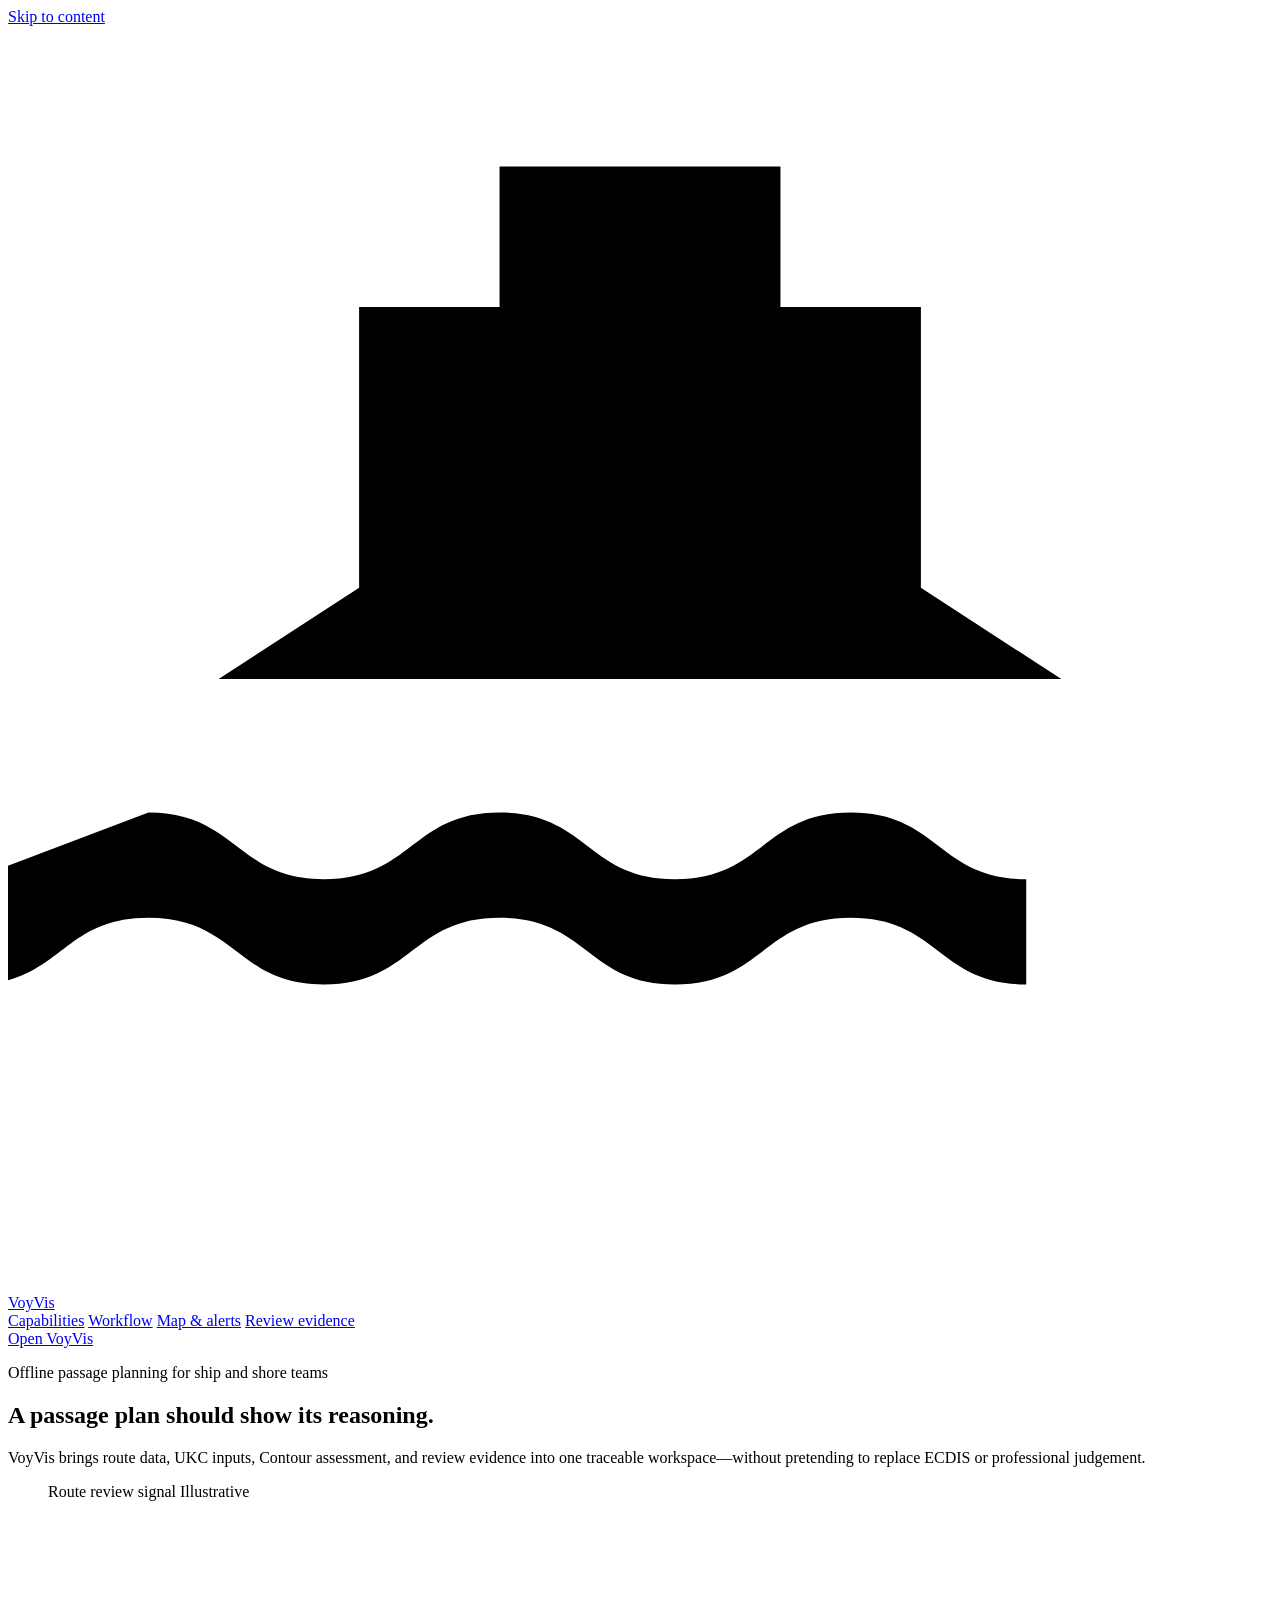
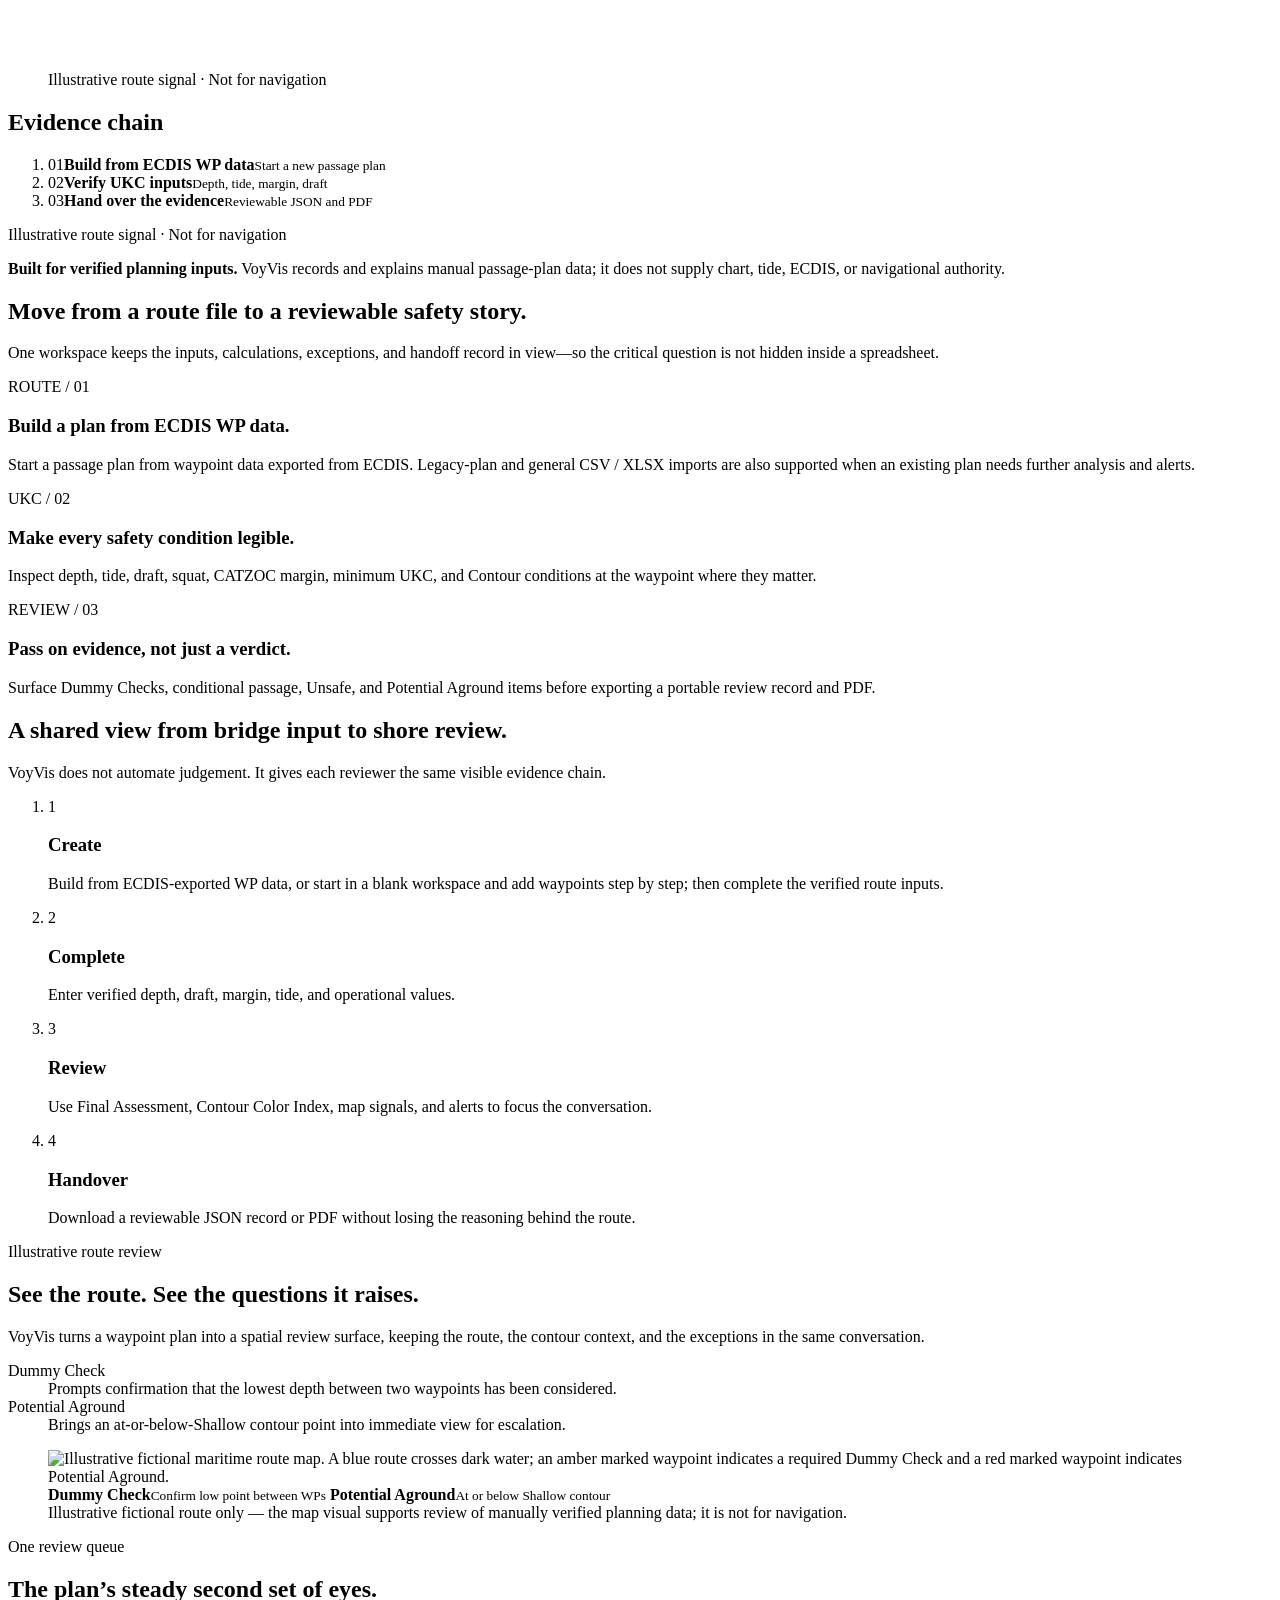
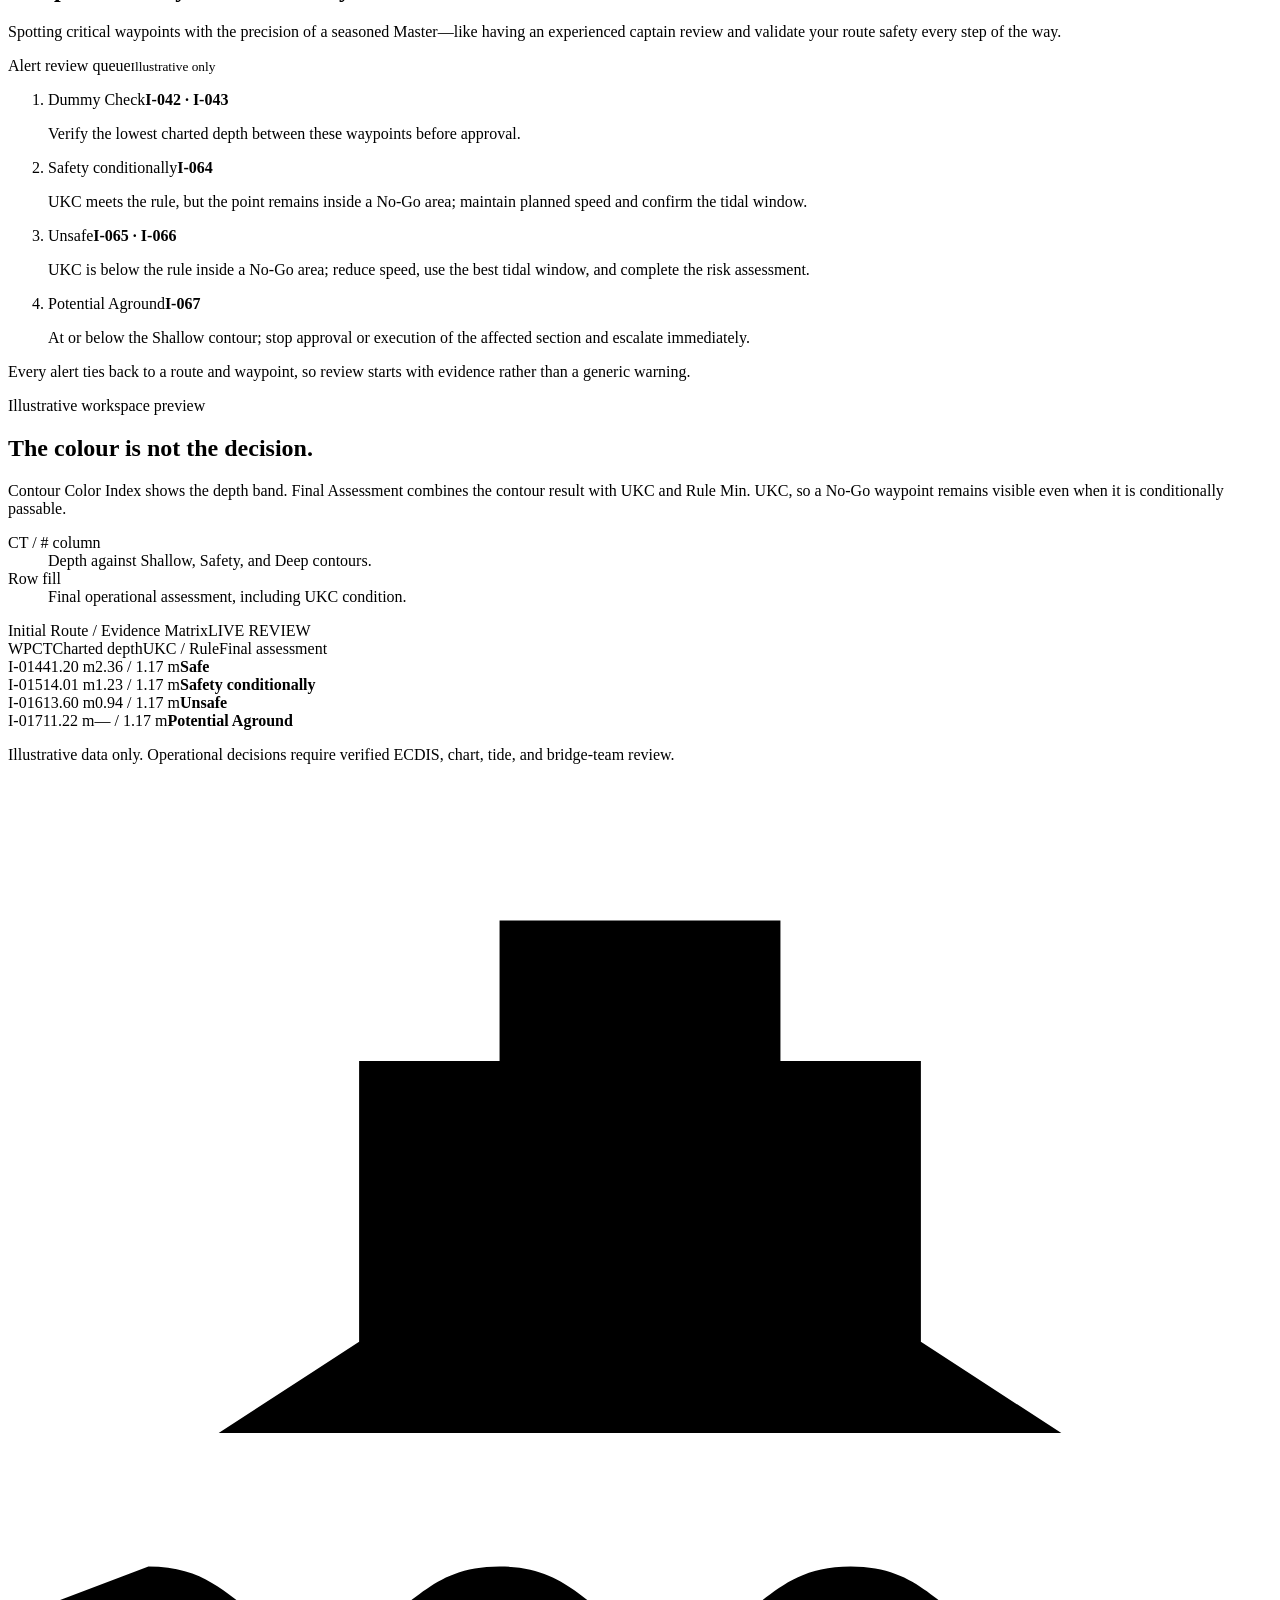
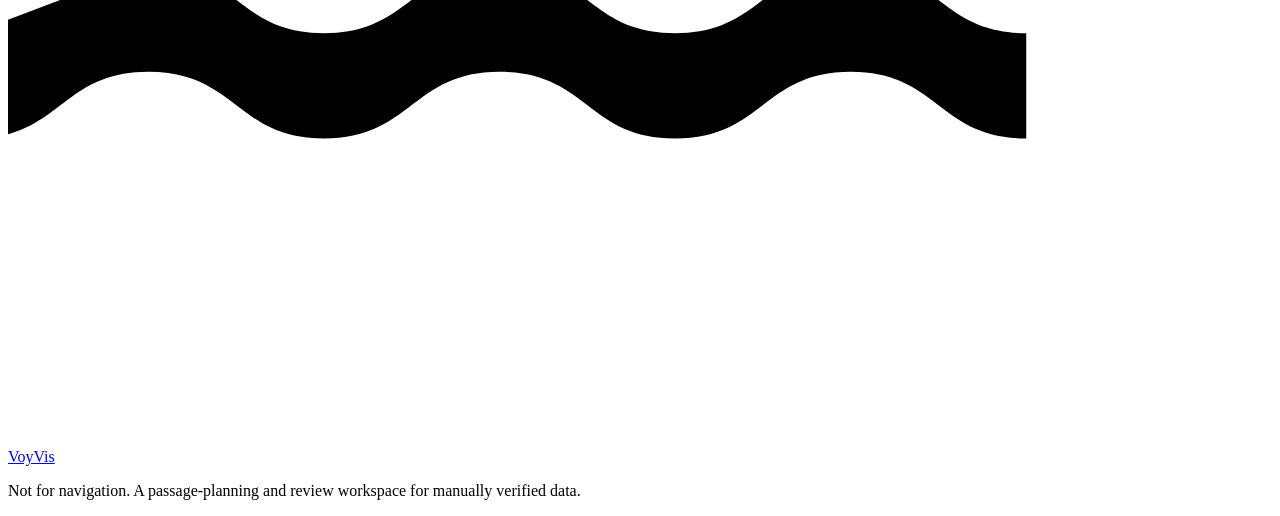
==== index.html @ 8e5a2126 "Replace homepage with VoyVis landing page Updated the HTML structure and content for the VoyVis navi" ====
<!doctype html>
<html lang="en">
<head>
  <meta charset="utf-8" />
  <meta name="viewport" content="width=device-width, initial-scale=1" />
  <meta name="description" content="VoyVis is an offline-first passage-planning workspace for traceable UKC and contour assessment." />
  <title>VoyVis — Passage planning, made reviewable</title>
  <link rel="stylesheet" href="landing.css" />
  <link rel="stylesheet" href="route-review.css" />
</head>
<body class="landing-page">
  <a class="skip-link" href="#main-content">Skip to content</a>
  <header class="site-header" data-site-header>
    <a class="brand" href="index.html" aria-label="VoyVis landing page">
      <svg class="brand-mark" viewBox="0 0 36 36" aria-hidden="true"><path d="M10 8h16v8l4 2.6H6L10 16V8Zm4-4h8v4h-8V4ZM4 22.4c2.5 0 2.5 1.9 5 1.9s2.5-1.9 5-1.9 2.5 1.9 5 1.9 2.5-1.9 5-1.9 2.5 1.9 5 1.9v3c-2.5 0-2.5-1.9-5-1.9s-2.5 1.9-5 1.9-2.5-1.9-5-1.9-2.5 1.9-5 1.9-2.5-1.9-5-1.9-2.5 1.9-5 1.9v-3Z" /></svg>
      <span>VoyVis</span>
    </a>
    <nav aria-label="Landing page navigation">
      <a href="#capabilities">Capabilities</a>
      <a href="#workflow">Workflow</a>
      <a href="#map-review">Map &amp; alerts</a>
      <a href="#review">Review evidence</a>
    </nav>
    <a class="header-action" href="voyvis.html?embed=1" target="_blank" rel="noopener noreferrer">Open VoyVis</a>
  </header>

  <main id="main-content" tabindex="-1">
    <section class="hero" aria-labelledby="hero-title">
      <div class="hero-grid">
        <div class="hero-copy">
          <p class="hero-label">Offline passage planning for ship and shore teams</p>
          <h1 id="hero-title">A passage plan should show its reasoning.</h1>
          <p class="hero-intro">VoyVis brings route data, UKC inputs, Contour assessment, and review evidence into one traceable workspace—without pretending to replace ECDIS or professional judgement.</p>
        </div>
        <figure class="hero-route-monitor" aria-labelledby="hero-route-monitor-title">
          <figcaption class="hero-monitor-head">
            <span class="hero-monitor-title" id="hero-route-monitor-title">Route review signal</span>
            <span class="hero-monitor-state"><i aria-hidden="true"></i>Illustrative</span>
          </figcaption>
          <div class="hero-route-viewport">
            <canvas id="hero-chart" class="hero-chart" aria-hidden="true"></canvas>
          </div>
          <p class="hero-monitor-note">Illustrative route signal · Not for navigation</p>
        </figure>
        <aside class="hero-signal" aria-labelledby="evidence-chain-title">
          <h2 class="signal-title" id="evidence-chain-title">Evidence chain</h2>
          <ol>
            <li><span>01</span><strong>Build from ECDIS WP data</strong><small>Start a new passage plan</small></li>
            <li><span>02</span><strong>Verify UKC inputs</strong><small>Depth, tide, margin, draft</small></li>
            <li><span>03</span><strong>Hand over the evidence</strong><small>Reviewable JSON and PDF</small></li>
          </ol>
          <p class="signal-note">Illustrative route signal · Not for navigation</p>
        </aside>
      </div>
    </section>

    <section class="boundary reveal" aria-label="Safety boundary">
      <p><strong>Built for verified planning inputs.</strong> VoyVis records and explains manual passage-plan data; it does not supply chart, tide, ECDIS, or navigational authority.</p>
    </section>

    <section class="capabilities section-shell reveal" id="capabilities" aria-labelledby="capabilities-title">
      <div class="section-lead">
        <h2 id="capabilities-title">Move from a route file to a reviewable safety story.</h2>
        <p>One workspace keeps the inputs, calculations, exceptions, and handoff record in view—so the critical question is not hidden inside a spreadsheet.</p>
      </div>
      <div class="capability-rail">
        <article class="capability-item"><span class="capability-code">ROUTE / 01</span><h3>Build a plan from ECDIS WP data.</h3><p>Start a passage plan from waypoint data exported from ECDIS. Legacy-plan and general CSV / XLSX imports are also supported when an existing plan needs further analysis and alerts.</p></article>
        <article class="capability-item"><span class="capability-code">UKC / 02</span><h3>Make every safety condition legible.</h3><p>Inspect depth, tide, draft, squat, CATZOC margin, minimum UKC, and Contour conditions at the waypoint where they matter.</p></article>
        <article class="capability-item"><span class="capability-code">REVIEW / 03</span><h3>Pass on evidence, not just a verdict.</h3><p>Surface Dummy Checks, conditional passage, Unsafe, and Potential Aground items before exporting a portable review record and PDF.</p></article>
      </div>
    </section>

    <section class="workflow section-shell reveal" id="workflow" aria-labelledby="workflow-title">
      <div class="section-lead compact">
        <h2 id="workflow-title">A shared view from bridge input to shore review.</h2>
        <p>VoyVis does not automate judgement. It gives each reviewer the same visible evidence chain.</p>
      </div>
      <ol class="workflow-track">
        <li><span class="step-index">1</span><div><h3>Create</h3><p>Build from ECDIS-exported WP data, or start in a blank workspace and add waypoints step by step; then complete the verified route inputs.</p></div></li>
        <li><span class="step-index">2</span><div><h3>Complete</h3><p>Enter verified depth, draft, margin, tide, and operational values.</p></div></li>
        <li><span class="step-index">3</span><div><h3>Review</h3><p>Use Final Assessment, Contour Color Index, map signals, and alerts to focus the conversation.</p></div></li>
        <li><span class="step-index">4</span><div><h3>Handover</h3><p>Download a reviewable JSON record or PDF without losing the reasoning behind the route.</p></div></li>
      </ol>
    </section>

    <section class="map-review-stage reveal" id="map-review" aria-labelledby="map-review-title">
      <div class="map-review-copy">
        <p class="preview-label">Illustrative route review</p>
        <h2 id="map-review-title">See the route. See the questions it raises.</h2>
        <p>VoyVis turns a waypoint plan into a spatial review surface, keeping the route, the contour context, and the exceptions in the same conversation.</p>
        <dl class="map-key">
          <div><dt><i class="map-key-mark dummy-key" aria-hidden="true"></i>Dummy Check</dt><dd>Prompts confirmation that the lowest depth between two waypoints has been considered.</dd></div>
          <div><dt><i class="map-key-mark aground-key" aria-hidden="true"></i>Potential Aground</dt><dd>Brings an at-or-below-Shallow contour point into immediate view for escalation.</dd></div>
        </dl>
      </div>
      <figure class="route-safety-figure">
        <div class="route-safety-image-wrap">
          <img src="assets/route-safety-review.png" width="1672" height="943" alt="Illustrative fictional maritime route map. A blue route crosses dark water; an amber marked waypoint indicates a required Dummy Check and a red marked waypoint indicates Potential Aground." />
          <span class="map-callout map-callout-dummy"><i aria-hidden="true"></i><strong>Dummy Check</strong><small>Confirm low point between WPs</small></span>
          <span class="map-callout map-callout-aground"><i aria-hidden="true"></i><strong>Potential Aground</strong><small>At or below Shallow contour</small></span>
        </div>
        <figcaption>Illustrative fictional route only — the map visual supports review of manually verified planning data; it is not for navigation.</figcaption>
      </figure>
    </section>

    <section class="alerts-stage reveal" aria-labelledby="alerts-stage-title">
      <div class="alerts-stage-intro">
        <p class="preview-label">One review queue</p>
        <h2 id="alerts-stage-title">The plan’s steady second set of eyes.</h2>
        <p>Spotting critical waypoints with the precision of a seasoned Master—like having an experienced captain review and validate your route safety every step of the way.</p>
      </div>
      <div class="alerts-ledger" aria-label="Illustrative VoyVis Alerts summary">
        <header><span>Alert review queue</span><small>Illustrative only</small></header>
        <ol>
          <li class="alert-dummy"><span class="alert-status">Dummy Check</span><strong>I-042 · I-043</strong><p>Verify the lowest charted depth between these waypoints before approval.</p></li>
          <li class="alert-conditional"><span class="alert-status">Safety conditionally</span><strong>I-064</strong><p>UKC meets the rule, but the point remains inside a No-Go area; maintain planned speed and confirm the tidal window.</p></li>
          <li class="alert-unsafe"><span class="alert-status">Unsafe</span><strong>I-065 · I-066</strong><p>UKC is below the rule inside a No-Go area; reduce speed, use the best tidal window, and complete the risk assessment.</p></li>
          <li class="alert-aground"><span class="alert-status">Potential Aground</span><strong>I-067</strong><p>At or below the Shallow contour; stop approval or execution of the affected section and escalate immediately.</p></li>
        </ol>
        <footer>Every alert ties back to a route and waypoint, so review starts with evidence rather than a generic warning.</footer>
      </div>
    </section>

    <section class="review-stage reveal" id="review" aria-labelledby="review-title">
      <div class="review-copy">
        <p class="preview-label">Illustrative workspace preview</p>
        <h2 id="review-title">The colour is not the decision.</h2>
        <p>Contour Color Index shows the depth band. Final Assessment combines the contour result with UKC and Rule Min. UKC, so a No-Go waypoint remains visible even when it is conditionally passable.</p>
        <dl class="review-glossary">
          <div><dt>CT / # column</dt><dd>Depth against Shallow, Safety, and Deep contours.</dd></div>
          <div><dt>Row fill</dt><dd>Final operational assessment, including UKC condition.</dd></div>
        </dl>
      </div>
      <div class="workspace-preview" aria-label="Illustrative Final Assessment preview">
        <div class="preview-bar"><span>Initial Route / Evidence Matrix</span><span class="preview-live">LIVE REVIEW</span></div>
        <div class="preview-head"><span>WP</span><span>CT</span><span>Charted depth</span><span>UKC / Rule</span><span>Final assessment</span></div>
        <div class="preview-row preview-safe"><span>I-014</span><i class="ct ct-clear" aria-label="Safe greater than Deep contour"></i><span>41.20 m</span><span>2.36 / 1.17 m</span><strong>Safe</strong></div>
        <div class="preview-row preview-conditional"><span>I-015</span><i class="ct ct-policy" aria-label="In No-Go areas"></i><span>14.01 m</span><span>1.23 / 1.17 m</span><strong>Safety conditionally</strong></div>
        <div class="preview-row preview-unsafe"><span>I-016</span><i class="ct ct-policy" aria-label="In No-Go areas"></i><span>13.60 m</span><span>0.94 / 1.17 m</span><strong>Unsafe</strong></div>
        <div class="preview-row preview-danger"><span>I-017</span><i class="ct ct-aground" aria-label="Danger at or below Shallow contour"></i><span>11.22 m</span><span>— / 1.17 m</span><strong>Potential Aground</strong></div>
        <p class="preview-caption">Illustrative data only. Operational decisions require verified ECDIS, chart, tide, and bridge-team review.</p>
      </div>
    </section>

  </main>

  <footer class="site-footer"><a class="brand" href="index.html"><svg class="brand-mark" viewBox="0 0 36 36" aria-hidden="true"><path d="M10 8h16v8l4 2.6H6L10 16V8Zm4-4h8v4h-8V4ZM4 22.4c2.5 0 2.5 1.9 5 1.9s2.5-1.9 5-1.9 2.5 1.9 5 1.9 2.5-1.9 5-1.9 2.5 1.9 5 1.9v3c-2.5 0-2.5-1.9-5-1.9s-2.5 1.9-5 1.9-2.5-1.9-5-1.9-2.5 1.9-5 1.9-2.5-1.9-5-1.9-2.5 1.9-5 1.9v-3Z" /></svg><span>VoyVis</span></a><p>Not for navigation. A passage-planning and review workspace for manually verified data.</p></footer>
  <script src="landing.js"></script>
</body>
</html>
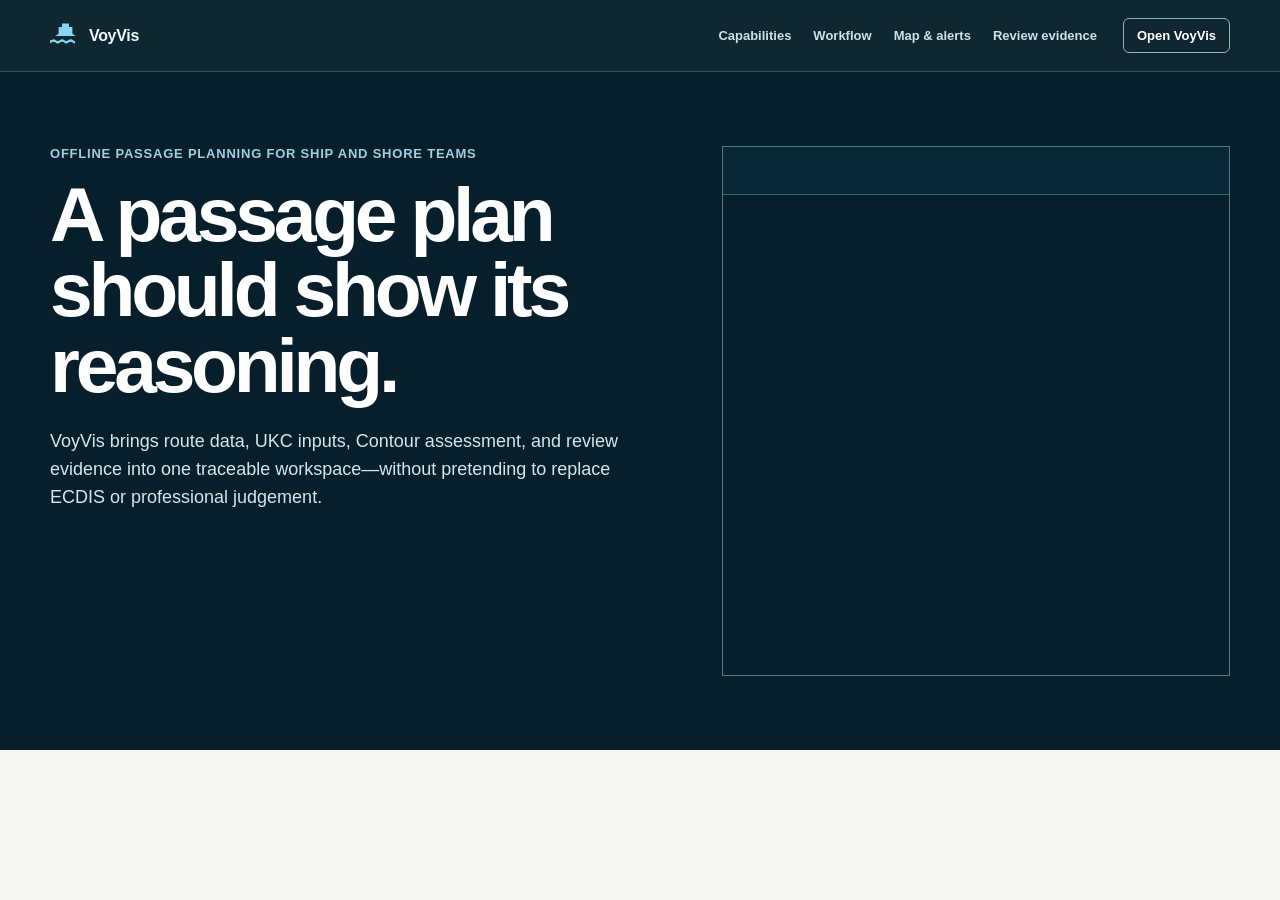
==== commit f710c28f: "Use retained route image asset in landing page" ====
--- a/index.html
+++ b/index.html
@@ -1,150 +1 @@
-<!doctype html>
-<html lang="en">
-<head>
-  <meta charset="utf-8" />
-  <meta name="viewport" content="width=device-width, initial-scale=1" />
-  <meta name="description" content="VoyVis is an offline-first passage-planning workspace for traceable UKC and contour assessment." />
-  <title>VoyVis — Passage planning, made reviewable</title>
-  <link rel="stylesheet" href="landing.css" />
-  <link rel="stylesheet" href="route-review.css" />
-</head>
-<body class="landing-page">
-  <a class="skip-link" href="#main-content">Skip to content</a>
-  <header class="site-header" data-site-header>
-    <a class="brand" href="index.html" aria-label="VoyVis landing page">
-      <svg class="brand-mark" viewBox="0 0 36 36" aria-hidden="true"><path d="M10 8h16v8l4 2.6H6L10 16V8Zm4-4h8v4h-8V4ZM4 22.4c2.5 0 2.5 1.9 5 1.9s2.5-1.9 5-1.9 2.5 1.9 5 1.9 2.5-1.9 5-1.9 2.5 1.9 5 1.9v3c-2.5 0-2.5-1.9-5-1.9s-2.5 1.9-5 1.9-2.5-1.9-5-1.9-2.5 1.9-5 1.9-2.5-1.9-5-1.9-2.5 1.9-5 1.9v-3Z" /></svg>
-      <span>VoyVis</span>
-    </a>
-    <nav aria-label="Landing page navigation">
-      <a href="#capabilities">Capabilities</a>
-      <a href="#workflow">Workflow</a>
-      <a href="#map-review">Map &amp; alerts</a>
-      <a href="#review">Review evidence</a>
-    </nav>
-    <a class="header-action" href="voyvis.html?embed=1" target="_blank" rel="noopener noreferrer">Open VoyVis</a>
-  </header>
-
-  <main id="main-content" tabindex="-1">
-    <section class="hero" aria-labelledby="hero-title">
-      <div class="hero-grid">
-        <div class="hero-copy">
-          <p class="hero-label">Offline passage planning for ship and shore teams</p>
-          <h1 id="hero-title">A passage plan should show its reasoning.</h1>
-          <p class="hero-intro">VoyVis brings route data, UKC inputs, Contour assessment, and review evidence into one traceable workspace—without pretending to replace ECDIS or professional judgement.</p>
-        </div>
-        <figure class="hero-route-monitor" aria-labelledby="hero-route-monitor-title">
-          <figcaption class="hero-monitor-head">
-            <span class="hero-monitor-title" id="hero-route-monitor-title">Route review signal</span>
-            <span class="hero-monitor-state"><i aria-hidden="true"></i>Illustrative</span>
-          </figcaption>
-          <div class="hero-route-viewport">
-            <canvas id="hero-chart" class="hero-chart" aria-hidden="true"></canvas>
-          </div>
-          <p class="hero-monitor-note">Illustrative route signal · Not for navigation</p>
-        </figure>
-        <aside class="hero-signal" aria-labelledby="evidence-chain-title">
-          <h2 class="signal-title" id="evidence-chain-title">Evidence chain</h2>
-          <ol>
-            <li><span>01</span><strong>Build from ECDIS WP data</strong><small>Start a new passage plan</small></li>
-            <li><span>02</span><strong>Verify UKC inputs</strong><small>Depth, tide, margin, draft</small></li>
-            <li><span>03</span><strong>Hand over the evidence</strong><small>Reviewable JSON and PDF</small></li>
-          </ol>
-          <p class="signal-note">Illustrative route signal · Not for navigation</p>
-        </aside>
-      </div>
-    </section>
-
-    <section class="boundary reveal" aria-label="Safety boundary">
-      <p><strong>Built for verified planning inputs.</strong> VoyVis records and explains manual passage-plan data; it does not supply chart, tide, ECDIS, or navigational authority.</p>
-    </section>
-
-    <section class="capabilities section-shell reveal" id="capabilities" aria-labelledby="capabilities-title">
-      <div class="section-lead">
-        <h2 id="capabilities-title">Move from a route file to a reviewable safety story.</h2>
-        <p>One workspace keeps the inputs, calculations, exceptions, and handoff record in view—so the critical question is not hidden inside a spreadsheet.</p>
-      </div>
-      <div class="capability-rail">
-        <article class="capability-item"><span class="capability-code">ROUTE / 01</span><h3>Build a plan from ECDIS WP data.</h3><p>Start a passage plan from waypoint data exported from ECDIS. Legacy-plan and general CSV / XLSX imports are also supported when an existing plan needs further analysis and alerts.</p></article>
-        <article class="capability-item"><span class="capability-code">UKC / 02</span><h3>Make every safety condition legible.</h3><p>Inspect depth, tide, draft, squat, CATZOC margin, minimum UKC, and Contour conditions at the waypoint where they matter.</p></article>
-        <article class="capability-item"><span class="capability-code">REVIEW / 03</span><h3>Pass on evidence, not just a verdict.</h3><p>Surface Dummy Checks, conditional passage, Unsafe, and Potential Aground items before exporting a portable review record and PDF.</p></article>
-      </div>
-    </section>
-
-    <section class="workflow section-shell reveal" id="workflow" aria-labelledby="workflow-title">
-      <div class="section-lead compact">
-        <h2 id="workflow-title">A shared view from bridge input to shore review.</h2>
-        <p>VoyVis does not automate judgement. It gives each reviewer the same visible evidence chain.</p>
-      </div>
-      <ol class="workflow-track">
-        <li><span class="step-index">1</span><div><h3>Create</h3><p>Build from ECDIS-exported WP data, or start in a blank workspace and add waypoints step by step; then complete the verified route inputs.</p></div></li>
-        <li><span class="step-index">2</span><div><h3>Complete</h3><p>Enter verified depth, draft, margin, tide, and operational values.</p></div></li>
-        <li><span class="step-index">3</span><div><h3>Review</h3><p>Use Final Assessment, Contour Color Index, map signals, and alerts to focus the conversation.</p></div></li>
-        <li><span class="step-index">4</span><div><h3>Handover</h3><p>Download a reviewable JSON record or PDF without losing the reasoning behind the route.</p></div></li>
-      </ol>
-    </section>
-
-    <section class="map-review-stage reveal" id="map-review" aria-labelledby="map-review-title">
-      <div class="map-review-copy">
-        <p class="preview-label">Illustrative route review</p>
-        <h2 id="map-review-title">See the route. See the questions it raises.</h2>
-        <p>VoyVis turns a waypoint plan into a spatial review surface, keeping the route, the contour context, and the exceptions in the same conversation.</p>
-        <dl class="map-key">
-          <div><dt><i class="map-key-mark dummy-key" aria-hidden="true"></i>Dummy Check</dt><dd>Prompts confirmation that the lowest depth between two waypoints has been considered.</dd></div>
-          <div><dt><i class="map-key-mark aground-key" aria-hidden="true"></i>Potential Aground</dt><dd>Brings an at-or-below-Shallow contour point into immediate view for escalation.</dd></div>
-        </dl>
-      </div>
-      <figure class="route-safety-figure">
-        <div class="route-safety-image-wrap">
-          <img src="assets/route-safety-review.png" width="1672" height="943" alt="Illustrative fictional maritime route map. A blue route crosses dark water; an amber marked waypoint indicates a required Dummy Check and a red marked waypoint indicates Potential Aground." />
-          <span class="map-callout map-callout-dummy"><i aria-hidden="true"></i><strong>Dummy Check</strong><small>Confirm low point between WPs</small></span>
-          <span class="map-callout map-callout-aground"><i aria-hidden="true"></i><strong>Potential Aground</strong><small>At or below Shallow contour</small></span>
-        </div>
-        <figcaption>Illustrative fictional route only — the map visual supports review of manually verified planning data; it is not for navigation.</figcaption>
-      </figure>
-    </section>
-
-    <section class="alerts-stage reveal" aria-labelledby="alerts-stage-title">
-      <div class="alerts-stage-intro">
-        <p class="preview-label">One review queue</p>
-        <h2 id="alerts-stage-title">The plan’s steady second set of eyes.</h2>
-        <p>Spotting critical waypoints with the precision of a seasoned Master—like having an experienced captain review and validate your route safety every step of the way.</p>
-      </div>
-      <div class="alerts-ledger" aria-label="Illustrative VoyVis Alerts summary">
-        <header><span>Alert review queue</span><small>Illustrative only</small></header>
-        <ol>
-          <li class="alert-dummy"><span class="alert-status">Dummy Check</span><strong>I-042 · I-043</strong><p>Verify the lowest charted depth between these waypoints before approval.</p></li>
-          <li class="alert-conditional"><span class="alert-status">Safety conditionally</span><strong>I-064</strong><p>UKC meets the rule, but the point remains inside a No-Go area; maintain planned speed and confirm the tidal window.</p></li>
-          <li class="alert-unsafe"><span class="alert-status">Unsafe</span><strong>I-065 · I-066</strong><p>UKC is below the rule inside a No-Go area; reduce speed, use the best tidal window, and complete the risk assessment.</p></li>
-          <li class="alert-aground"><span class="alert-status">Potential Aground</span><strong>I-067</strong><p>At or below the Shallow contour; stop approval or execution of the affected section and escalate immediately.</p></li>
-        </ol>
-        <footer>Every alert ties back to a route and waypoint, so review starts with evidence rather than a generic warning.</footer>
-      </div>
-    </section>
-
-    <section class="review-stage reveal" id="review" aria-labelledby="review-title">
-      <div class="review-copy">
-        <p class="preview-label">Illustrative workspace preview</p>
-        <h2 id="review-title">The colour is not the decision.</h2>
-        <p>Contour Color Index shows the depth band. Final Assessment combines the contour result with UKC and Rule Min. UKC, so a No-Go waypoint remains visible even when it is conditionally passable.</p>
-        <dl class="review-glossary">
-          <div><dt>CT / # column</dt><dd>Depth against Shallow, Safety, and Deep contours.</dd></div>
-          <div><dt>Row fill</dt><dd>Final operational assessment, including UKC condition.</dd></div>
-        </dl>
-      </div>
-      <div class="workspace-preview" aria-label="Illustrative Final Assessment preview">
-        <div class="preview-bar"><span>Initial Route / Evidence Matrix</span><span class="preview-live">LIVE REVIEW</span></div>
-        <div class="preview-head"><span>WP</span><span>CT</span><span>Charted depth</span><span>UKC / Rule</span><span>Final assessment</span></div>
-        <div class="preview-row preview-safe"><span>I-014</span><i class="ct ct-clear" aria-label="Safe greater than Deep contour"></i><span>41.20 m</span><span>2.36 / 1.17 m</span><strong>Safe</strong></div>
-        <div class="preview-row preview-conditional"><span>I-015</span><i class="ct ct-policy" aria-label="In No-Go areas"></i><span>14.01 m</span><span>1.23 / 1.17 m</span><strong>Safety conditionally</strong></div>
-        <div class="preview-row preview-unsafe"><span>I-016</span><i class="ct ct-policy" aria-label="In No-Go areas"></i><span>13.60 m</span><span>0.94 / 1.17 m</span><strong>Unsafe</strong></div>
-        <div class="preview-row preview-danger"><span>I-017</span><i class="ct ct-aground" aria-label="Danger at or below Shallow contour"></i><span>11.22 m</span><span>— / 1.17 m</span><strong>Potential Aground</strong></div>
-        <p class="preview-caption">Illustrative data only. Operational decisions require verified ECDIS, chart, tide, and bridge-team review.</p>
-      </div>
-    </section>
-
-  </main>
-
-  <footer class="site-footer"><a class="brand" href="index.html"><svg class="brand-mark" viewBox="0 0 36 36" aria-hidden="true"><path d="M10 8h16v8l4 2.6H6L10 16V8Zm4-4h8v4h-8V4ZM4 22.4c2.5 0 2.5 1.9 5 1.9s2.5-1.9 5-1.9 2.5 1.9 5 1.9 2.5-1.9 5-1.9 2.5 1.9 5 1.9v3c-2.5 0-2.5-1.9-5-1.9s-2.5 1.9-5 1.9-2.5-1.9-5-1.9-2.5 1.9-5 1.9-2.5-1.9-5-1.9-2.5 1.9-5 1.9v-3Z" /></svg><span>VoyVis</span></a><p>Not for navigation. A passage-planning and review workspace for manually verified data.</p></footer>
-  <script src="landing.js"></script>
-</body>
-</html>
+<!doctype html><html lang="en"><head>  <meta charset="utf-8" />  <meta name="viewport" content="width=device-width, initial-scale=1" />  <meta name="description" content="VoyVis is an offline-first passage-planning workspace for traceable UKC and contour assessment." />  <title>VoyVis — Passage planning, made reviewable</title>  <link rel="stylesheet" href="landing.css" />  <link rel="stylesheet" href="route-review.css" /></head><body class="landing-page">  <a class="skip-link" href="#main-content">Skip to content</a>  <header class="site-header" data-site-header>    <a class="brand" href="index.html" aria-label="VoyVis landing page">      <svg class="brand-mark" viewBox="0 0 36 36" aria-hidden="true"><path d="M10 8h16v8l4 2.6H6L10 16V8Zm4-4h8v4h-8V4ZM4 22.4c2.5 0 2.5 1.9 5 1.9s2.5-1.9 5-1.9 2.5 1.9 5 1.9 2.5-1.9 5-1.9 2.5 1.9 5 1.9v3c-2.5 0-2.5-1.9-5-1.9s-2.5 1.9-5 1.9-2.5-1.9-5-1.9-2.5 1.9-5 1.9-2.5-1.9-5-1.9-2.5 1.9-5 1.9v-3Z" /></svg>      <span>VoyVis</span>    </a>    <nav aria-label="Landing page navigation">      <a href="#capabilities">Capabilities</a>      <a href="#workflow">Workflow</a>      <a href="#map-review">Map &amp; alerts</a>      <a href="#review">Review evidence</a>    </nav>    <a class="header-action" href="voyvis.html?embed=1" target="_blank" rel="noopener noreferrer">Open VoyVis</a>  </header>  <main id="main-content" tabindex="-1">    <section class="hero" aria-labelledby="hero-title">      <div class="hero-grid">        <div class="hero-copy">          <p class="hero-label">Offline passage planning for ship and shore teams</p>          <h1 id="hero-title">A passage plan should show its reasoning.</h1>          <p class="hero-intro">VoyVis brings route data, UKC inputs, Contour assessment, and review evidence into one traceable workspace—without pretending to replace ECDIS or professional judgement.</p>        </div>        <figure class="hero-route-monitor" aria-labelledby="hero-route-monitor-title">          <figcaption class="hero-monitor-head">
--- a/landing.css
+++ b/landing.css
@@ -0,0 +1,2 @@
+:root{--ocean:#071f2b;--ocean-2:#0d3243;--paper:#f7f6f1;--canvas:#e7edef;--ink:#142431;--muted:#5d707a;--line:#c8d2d4;--blue:#1f83b1;--blue-bright:#84d7f2;--green:#177153;--focus:#f0b24a;--width:min(1180px,calc(100vw - 48px));font-family:"Segoe UI","Noto Sans TC",Arial,sans-serif;color:var(--ink);background:var(--paper)}
+*{box-sizing:border-box}html{scroll-behavior:smooth}body{margin:0;background:var(--paper);color:var(--ink)}a{color:inherit}button,a{font:inherit}.skip-link{position:fixed;z-index:100;top:12px;left:12px;padding:10px 14px;background:var(--paper);color:var(--ink);transform:translateY(-180%);transition:transform .18s ease-out}.skip-link:focus{transform:translateY(0);outline:3px solid var(--focus);outline-offset:3px}.site-header{position:sticky;z-index:20;top:0;display:flex;align-items:center;gap:26px;min-height:72px;padding:12px max(24px,calc((100vw - 1180px)/2));border-bottom:1px solid rgba(159,204,220,.25);background:rgba(7,31,43,.96);color:#effaff}.brand{display:inline-flex;align-items:center;gap:8px;color:inherit;text-decoration:none;font-weight:800;letter-spacing:-.02em}.brand-mark{width:31px;height:31px;fill:currentColor;color:var(--blue-bright)}.site-header nav{display:flex;gap:22px;margin-left:auto}.site-header nav a{color:#c8e3eb;font-size:13px;font-weight:650;text-decoration:none}.site-header nav a:hover{color:#fff}.header-action{padding:9px 13px;border:1px solid #83b7c7;border-radius:6px;color:#fff;font-size:13px;font-weight:800;text-decoration:none}.header-action:hover{background:#173e50}.hero{position:relative;min-height:660px;overflow:hidden;background:var(--ocean);color:#effaff}.hero-chart{position:absolute;inset:0;width:100%;height:100%;pointer-events:none}.hero-grid{position:relative;z-index:1;display:grid;grid-template-columns:minmax(0,1.1fr) minmax(300px,.65fr);gap:70px;align-items:center;width:var(--width);min-height:660px;margin:0 auto;padding:74px 0 82px}.hero-copy{max-width:680px}.hero-label{margin:0 0 16px;color:#9fd0e0;font-size:13px;font-weight:800;letter-spacing:.06em;text-transform:uppercase}.hero h1{max-width:700px;margin:0;color:#fff;font-size:clamp(46px,6vw,82px);line-height:.98;letter-spacing:-.055em}.hero-intro{max-width:60ch;margin:25px 0 0;color:#d2e7ed;font-size:18px;line-height:1.55}.hero-signal{align-self:end;padding:22px 0 4px;border-top:1px solid rgba(159,204,220,.55)}.signal-title{margin:0 0 14px;color:#b8dce6;font-size:11px;font-weight:800;letter-spacing:.1em;text-transform:uppercase}.hero-signal ol{display:grid;gap:14px;margin:0;padding:0;list-style:none}.hero-signal li{display:grid;grid-template-columns:34px 1fr;column-gap:11px}.hero-signal li>span{grid-row:span 2;color:#78cced;font-size:12px;font-weight:800;font-variant-numeric:tabular-nums}.hero-signal strong{color:#fff;font-size:14px}.hero-signal small{margin-top:2px;color:#b8d7e1;font-size:12px}.signal-note{margin:24px 0 0;color:#98b9c5;font-size:11px}.boundary{width:var(--width);margin:0 auto;padding:22px 0;border-bottom:1px solid var(--line)}.boundary p{max-width:85ch;margin:0;color:#435864;font-size:14px;line-height:1.55}.boundary strong{color:var(--ink)}.section-shell{width:var(--width);margin:0 auto;padding:112px 0}.section-lead{display:grid;grid-template-columns:minmax(0,1.1fr) minmax(300px,.65fr);gap:50px;align-items:start}.section-lead h2,.review-copy h2{max-width:760px;margin:0;font-size:clamp(32px,4vw,54px);line-height:1.05;letter-spacing:-.045em}.section-lead p{max-width:48ch;margin:5px 0 0;color:var(--muted);font-size:16px;line-height:1.6}.capability-rail{display:grid;grid-template-columns:repeat(3,minmax(0,1fr));gap:0;margin-top:64px;border-top:1px solid var(--line);border-bottom:1px solid var(--line)}.capability-item{min-height:310px;padding:24px 28px 28px;border-right:1px solid var(--line)}.capability-item:first-child{padding-left:0}.capability-item:last-child{border-right:0;padding-right:0}.capability-code{color:var(--blue);font-size:11px;font-weight:800;letter-spacing:.08em}.capability-item h3{max-width:14ch;margin:46px 0 0;font-size:24px;line-height:1.12;letter-spacing:-.025em}.capability-item p{max-width:32ch;margin:15px 0;color:var(--muted);font-size:14px;line-height:1.55}.workflow{padding-top:18px}.section-lead.compact{grid-template-columns:minmax(0,1fr) minmax(290px,.5fr)}.workflow-track{display:grid;grid-template-columns:repeat(4,minmax(0,1fr));gap:0;margin:60px 0 0;padding:0;list-style:none;border-top:2px solid var(--ink)}.workflow-track li{position:relative;padding:26px 24px 0 0}.workflow-track li:not(:first-child){padding-left:24px;border-left:1px solid var(--line)}.step-index{display:block;color:var(--blue);font-size:12px;font-weight:800;font-variant-numeric:tabular-nums}.workflow-track h3{margin:26px 0 0;font-size:18px}.workflow-track p{margin:9px 0 0;color:var(--muted);font-size:13px;line-height:1.55}.review-stage{display:grid;grid-template-columns:minmax(0,.74fr) minmax(0,1.05fr);gap:70px;align-items:center;padding:100px max(24px,calc((100vw - 1180px)/2));background:#dbe8ec}.preview-label{margin:0 0 15px;color:#2b6578;font-size:11px;font-weight:800;letter-spacing:.08em;text-transform:uppercase}.review-copy>p:not(.preview-label){max-width:48ch;margin:21px 0 0;color:#435864;font-size:16px;line-height:1.6}.review-glossary{display:grid;gap:14px;margin:32px 0 0}.review-glossary div{padding-top:12px;border-top:1px solid #aebfc6}.review-glossary dt{color:#204959;font-size:12px;font-weight:800}.review-glossary dd{margin:4px 0 0;color:#526a75;font-size:13px;line-height:1.45}.workspace-preview{overflow:hidden;border:1px solid #9fb9c3;background:#fff;box-shadow:0 14px 30px rgba(18,47,62,.14)}.preview-bar{display:flex;justify-content:space-between;gap:16px;padding:13px 15px;background:var(--ocean);color:#f5fbfc;font-size:12px;font-weight:800}.preview-live{color:#93d9ee;font-size:10px;letter-spacing:.07em}.preview-head,.preview-row{display:grid;grid-template-columns:58px 42px minmax(94px,1fr) minmax(106px,1.1fr) minmax(150px,1.45fr);gap:9px;align-items:center;padding:12px 14px;border-bottom:1px solid #d7e1e4;font-size:12px}.preview-head{background:#e0ecee;color:#264553;font-size:10px;font-weight:800}.preview-row{font-variant-numeric:tabular-nums}.preview-row strong{font-size:11px}.preview-safe strong{color:var(--green)}.preview-conditional strong{color:#705000}.preview-unsafe{background:#fff5e8}.preview-unsafe strong{color:#8b5200}.preview-danger{background:#fff1ef}.preview-danger strong{color:#8f1717}.ct{width:14px;height:14px;border:1px solid #7c949e;border-radius:2px}.ct-clear{background:#b8f5c2}.ct-policy{background:#ffead2}.ct-aground{background:#ffabab}.preview-caption{margin:0;padding:13px 14px;color:#5d707a;font-size:11px;line-height:1.45}.site-footer{display:grid;grid-template-columns:auto minmax(0,1fr);gap:30px;align-items:center;padding:25px max(24px,calc((100vw - 1180px)/2));border-top:1px solid #355260;background:var(--ocean);color:#effaff}.site-footer p{max-width:58ch;margin:0;color:#b7d2da;font-size:12px;line-height:1.5}.motion-ready .reveal{opacity:0;transform:translateY(18px);transition:opacity .65s ease-out,transform .65s ease-out}.motion-ready .reveal.is-visible{opacity:1;transform:translateY(0)}:focus-visible{outline:3px solid var(--focus);outline-offset:3px}@media(max-width:960px){.site-header{gap:16px}.hero-grid{grid-template-columns:1fr;gap:35px;padding-top:68px}.hero-signal{max-width:600px;align-self:start}.section-lead,.section-lead.compact,.review-stage{grid-template-columns:1fr;gap:28px}.capability-rail{margin-top:40px}.review-stage{padding-top:80px;padding-bottom:80px}.site-footer{grid-template-columns:1fr;gap:16px}}@media(max-width:700px){:root{--width:min(100% - 32px,1180px)}.site-header{position:static;flex-wrap:wrap;min-height:0;padding:14px 16px}.site-header nav{order:3;width:100%;gap:18px;margin:0}.header-action{margin-left:auto}.hero{min-height:0}.hero-grid{min-height:0;padding:62px 0}.hero h1{font-size:clamp(42px,14vw,62px)}.hero-intro{font-size:16px}.section-shell{padding:76px 0}.capability-rail{grid-template-columns:1fr}.capability-item,.capability-item:first-child,.capability-item:last-child{min-height:0;padding:23px 0;border-right:0;border-bottom:1px solid var(--line)}.capability-item:last-child{border-bottom:0}.capability-item h3{margin-top:24px}.workflow-track{grid-template-columns:1fr;margin-top:38px}.workflow-track li,.workflow-track li:not(:first-child){display:grid;grid-template-columns:32px 1fr;gap:12px;padding:19px 0;border-left:0;border-bottom:1px solid var(--line)}.workflow-track li:last-child{border-bottom:0}.workflow-track h3{margin:0}.workflow-track p{margin-top:6px}.review-stage{padding-right:16px;padding-left:16px}.workspace-preview{overflow-x:auto}.preview-head,.preview-row{min-width:620px}.site-footer{padding:25px 16px}}@media(prefers-reduced-motion:reduce){html{scroll-behavior:auto}.motion-ready .reveal,.motion-ready .reveal.is-visible{opacity:1;transform:none;transition:none}}
--- a/route-review.css
+++ b/route-review.css
@@ -0,0 +1 @@
+.map-review-stage{display:grid;grid-template-columns:minmax(290px,.55fr) minmax(0,1.25fr);gap:58px;align-items:center;padding:104px max(24px,calc((100vw - 1180px)/2));background:#f0f2ee}.map-review-copy h2,.alerts-stage-intro h2{max-width:620px;margin:0;font-size:clamp(32px,4vw,54px);line-height:1.05;letter-spacing:-.04em}.map-review-copy>p:not(.preview-label),.alerts-stage-intro>p:not(.preview-label){max-width:48ch;margin:21px 0 0;color:#435864;font-size:16px;line-height:1.6}.map-key{display:grid;gap:17px;margin:32px 0 0}.map-key div{padding-top:13px;border-top:1px solid #b5c1c2}.map-key dt{display:flex;align-items:center;gap:9px;color:#243c47;font-size:13px;font-weight:800}.map-key dd{max-width:39ch;margin:5px 0 0;color:#5b6e76;font-size:13px;line-height:1.45}.map-key-mark{display:inline-block;width:13px;height:13px;border-radius:50%}.dummy-key{border:3px solid #e49b21;box-shadow:0 0 0 3px #ffe4b0}.aground-key{background:#ef5750;border:2px solid #fff;box-shadow:0 0 0 3px #b63330}.route-safety-figure{margin:0}.route-safety-image-wrap{position:relative;overflow:hidden;aspect-ratio:16/9;border:1px solid #24536b;background:#071f2b;box-shadow:0 20px 38px rgba(8,31,43,.19)}.route-safety-image-wrap img{display:block;width:100%;height:100%;object-fit:cover}.map-callout{position:absolute;display:grid;grid-template-columns:20px minmax(0,1fr);column-gap:7px;align-items:center;max-width:195px;padding:8px 10px;background:rgba(6,28,40,.9);border:1px solid rgba(224,242,248,.62);color:#f5fbfd;font-size:10px;line-height:1.2;box-shadow:0 8px 16px rgba(0,0,0,.22)}.map-callout i{grid-row:span 2;width:12px;height:12px;border-radius:50%}.map-callout strong{font-size:11px}.map-callout small{color:#d2e7ed;font-size:9px}.map-callout-dummy{top:52%;left:55%}.map-callout-dummy i{border:3px solid #ecac30;box-shadow:0 0 0 3px rgba(236,172,48,.22)}.map-callout-aground{top:8%;right:5%}.map-callout-aground i{background:#f35349;border:2px solid #ffd9d7;box-shadow:0 0 0 4px rgba(243,83,73,.25)}.route-safety-figure figcaption{margin-top:10px;color:#65777f;font-size:11px;line-height:1.45}.alerts-stage{display:grid;grid-template-columns:minmax(0,.72fr) minmax(420px,1.08fr);gap:62px;align-items:center;padding:106px max(24px,calc((100vw - 1180px)/2));background:#071f2b;color:#effaff}.alerts-stage-intro .preview-label{color:#9fd0e0}.alerts-stage-intro>p:not(.preview-label){color:#c4dce3}.alerts-ledger{border:1px solid rgba(160,208,221,.55);background:#eff6f6;color:#1d3440;box-shadow:0 18px 36px rgba(0,0,0,.18)}.alerts-ledger header{display:flex;justify-content:space-between;gap:16px;padding:14px 16px;border-bottom:1px solid #c4d5d9;background:#d7e8eb;font-size:12px;font-weight:800}.alerts-ledger header small{color:#59717b;font-size:10px;letter-spacing:.05em;text-transform:uppercase}.alerts-ledger ol{margin:0;padding:0;list-style:none}.alerts-ledger li{display:grid;grid-template-columns:150px 120px minmax(0,1fr);gap:13px;align-items:start;padding:14px 16px;border-bottom:1px solid #cedade;font-size:12px}.alert-status{font-weight:800}.alerts-ledger li strong{font-size:12px;font-variant-numeric:tabular-nums}.alerts-ledger li p{margin:0;color:#4e6873;line-height:1.4}.alert-dummy .alert-status{color:#855000}.alert-conditional .alert-status{color:#755500}.alert-unsafe{background:#fff6e9}.alert-unsafe .alert-status{color:#915100}.alert-aground{background:#fff0ef}.alert-aground .alert-status{color:#a12622}.alerts-ledger footer{padding:12px 16px;color:#56707a;font-size:11px;line-height:1.45}.hero{min-height:0}.hero-grid{grid-template-columns:minmax(0,1fr) minmax(390px,.84fr);grid-template-areas:"copy monitor" "signal monitor";grid-template-rows:auto auto;column-gap:68px;row-gap:38px;align-items:start;min-height:660px;padding:74px 0}.hero-copy{grid-area:copy;max-width:660px;align-self:center}.hero-route-monitor{grid-area:monitor;align-self:stretch;min-width:0;min-height:530px;margin:0;display:grid;grid-template-rows:auto minmax(0,1fr) auto;overflow:hidden;border:1px solid rgba(151,207,223,.52);background:#071f2b}.hero-monitor-head{display:flex;align-items:center;justify-content:space-between;gap:14px;min-height:48px;margin:0;padding:0 16px;border-bottom:1px solid rgba(151,207,223,.36);background:#092835;color:#dff4f8}.hero-monitor-title{font-size:12px;font-weight:800;letter-spacing:.055em;text-transform:uppercase}.hero-monitor-state{display:inline-flex;align-items:center;gap:7px;color:#9fd0e0;font-size:10px;font-weight:750;letter-spacing:.07em;text-transform:uppercase}.hero-monitor-state i{width:7px;height:7px;border-radius:50%;background:#78cced;box-shadow:0 0 0 3px rgba(120,204,237,.16)}.hero-route-viewport{position:relative;min-height:420px;overflow:hidden;isolation:isolate;background:#071f2b}.hero-route-monitor .hero-chart{position:absolute;inset:0;display:block;width:100%;height:100%;pointer-events:none}.hero-monitor-note{margin:0;padding:12px 16px;border-top:1px solid rgba(151,207,223,.36);color:#a9cbd5;font-size:11px;line-height:1.4}.hero-signal{grid-area:signal;align-self:start;max-width:620px;padding:22px 0 0}.signal-title{margin:0 0 14px}.signal-note{margin-top:19px}@media(max-width:1040px){.hero-grid{grid-template-columns:1fr;grid-template-areas:"copy" "monitor" "signal";gap:34px;min-height:0;padding-top:68px;padding-bottom:72px}.hero-copy{max-width:680px}.hero-route-monitor{width:100%;max-width:720px;min-height:0}.hero-route-viewport{min-height:clamp(280px,72vw,480px)}.hero-signal{max-width:680px;padding-top:0}}@media(max-width:960px){.map-review-stage,.alerts-stage{grid-template-columns:1fr;gap:34px;padding-top:80px;padding-bottom:80px}.alerts-stage{gap:42px}}@media(max-width:700px){.map-review-stage,.alerts-stage{padding-right:16px;padding-left:16px}.map-callout{max-width:145px;padding:6px 7px;font-size:8px}.map-callout strong{font-size:9px}.map-callout small{font-size:7px}.map-callout-dummy{top:50%;left:48%}.map-callout-aground{top:5%;right:3%}.alerts-ledger li{grid-template-columns:1fr;gap:5px;padding:13px 14px}.alerts-ledger li strong{font-size:11px}.hero-grid{padding-top:56px;padding-bottom:62px}.hero-route-monitor{border-color:rgba(151,207,223,.46)}.hero-monitor-head{min-height:44px;padding:0 12px}.hero-route-viewport{min-height:250px}.hero-monitor-note{padding:10px 12px}.hero-monitor-title{font-size:11px}.hero-monitor-state{font-size:9px}.hero-signal{padding-top:0}}
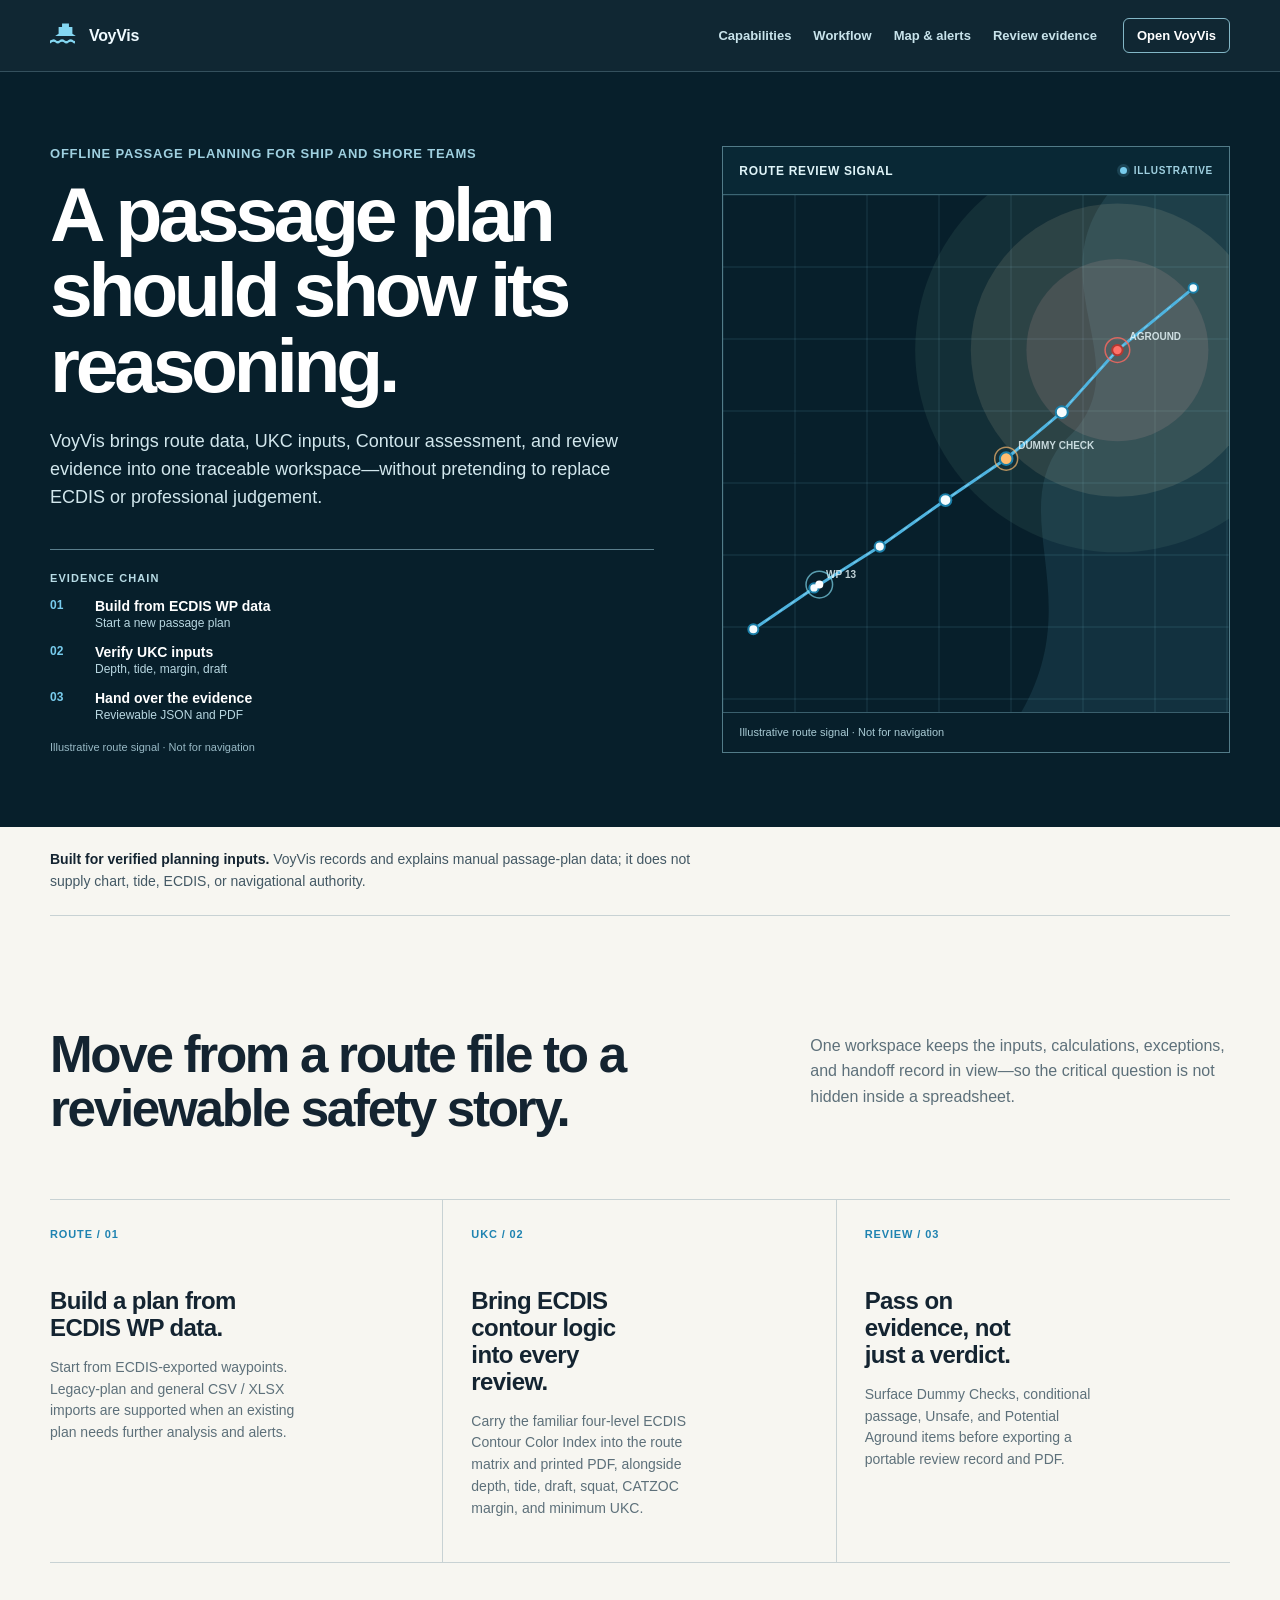
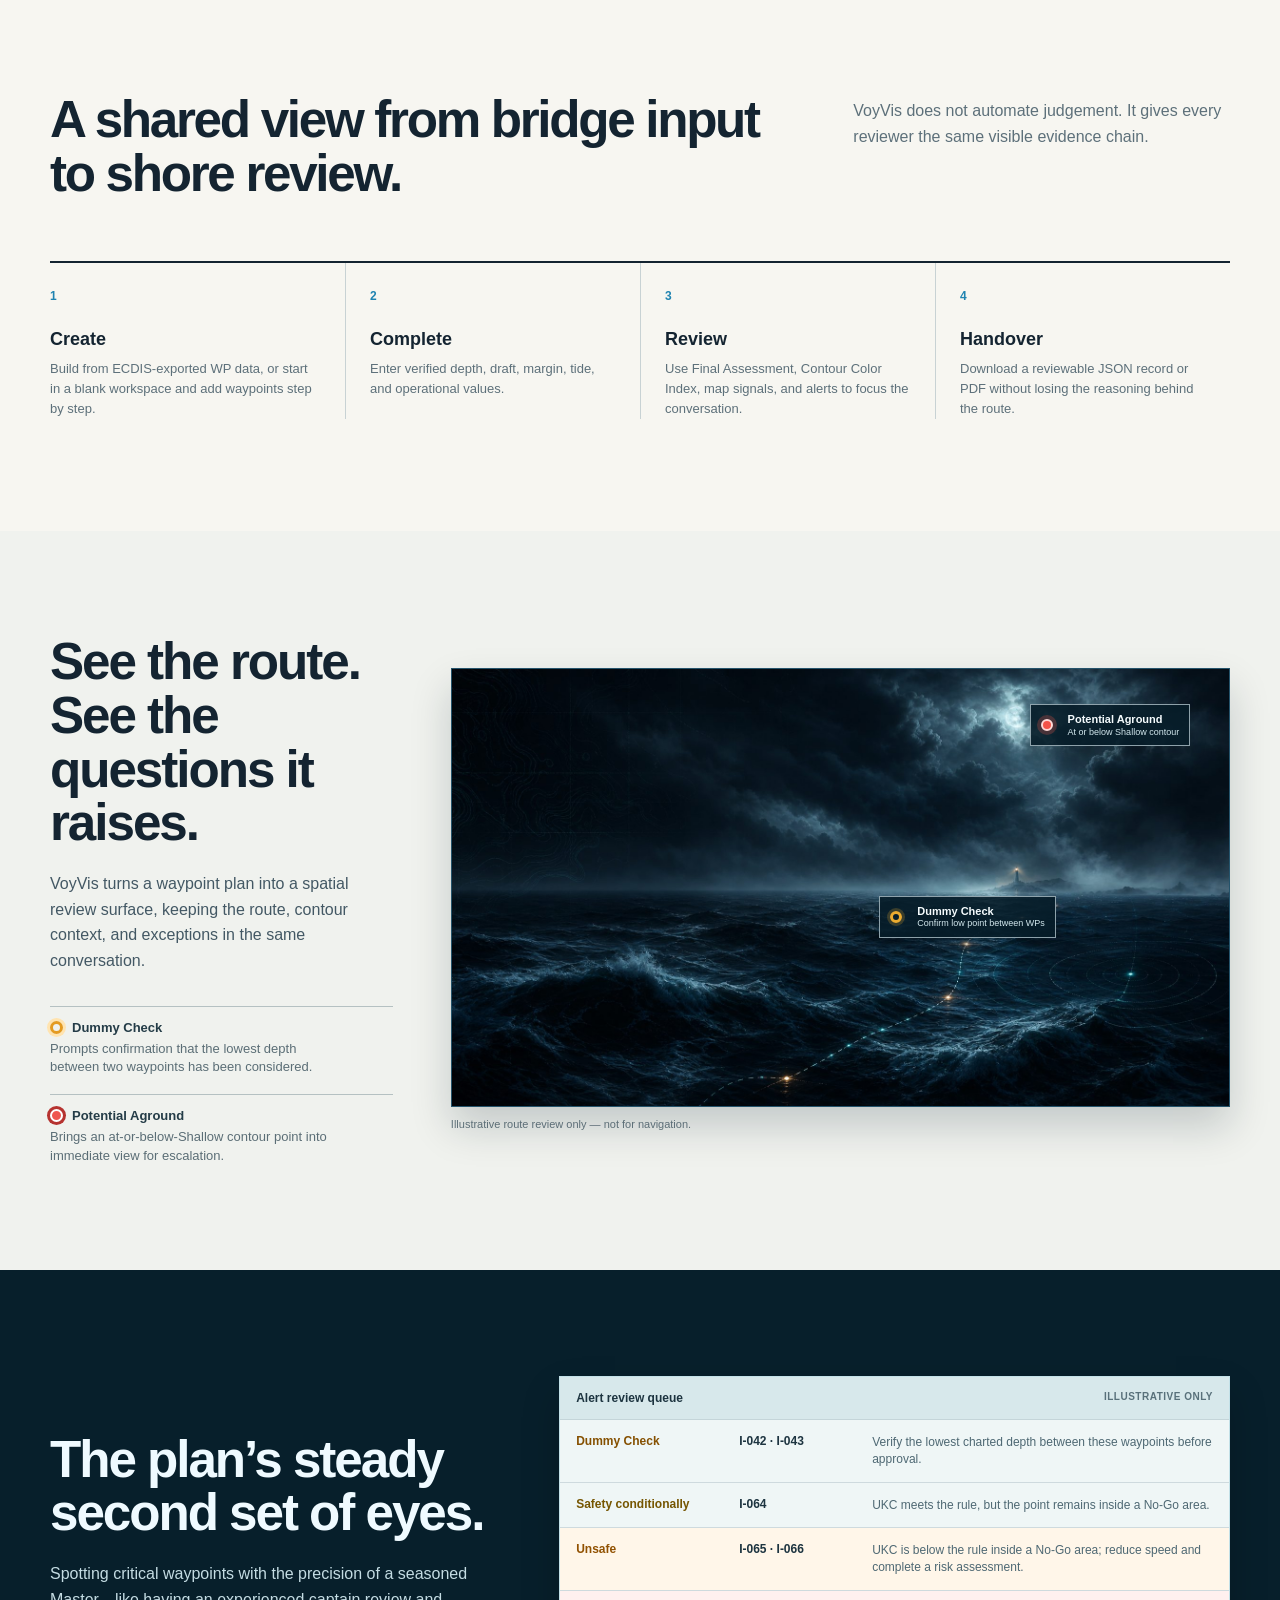
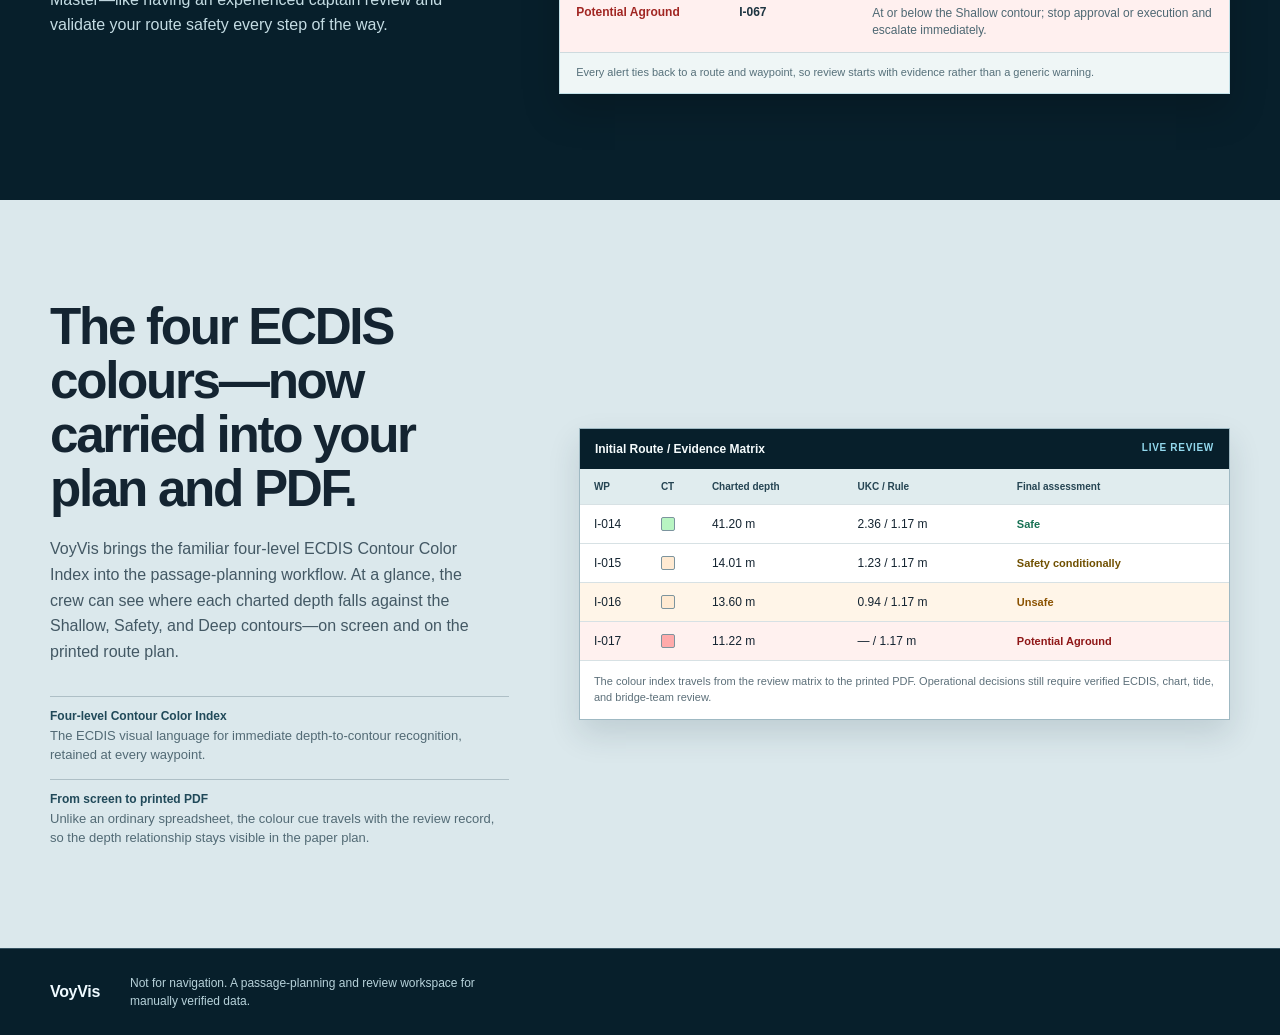
==== commit c7aa7c64: "Restore landing page and promote ECDIS colour index" ====
--- a/index.html
+++ b/index.html
@@ -1 +1,11 @@
-<!doctype html><html lang="en"><head>  <meta charset="utf-8" />  <meta name="viewport" content="width=device-width, initial-scale=1" />  <meta name="description" content="VoyVis is an offline-first passage-planning workspace for traceable UKC and contour assessment." />  <title>VoyVis — Passage planning, made reviewable</title>  <link rel="stylesheet" href="landing.css" />  <link rel="stylesheet" href="route-review.css" /></head><body class="landing-page">  <a class="skip-link" href="#main-content">Skip to content</a>  <header class="site-header" data-site-header>    <a class="brand" href="index.html" aria-label="VoyVis landing page">      <svg class="brand-mark" viewBox="0 0 36 36" aria-hidden="true"><path d="M10 8h16v8l4 2.6H6L10 16V8Zm4-4h8v4h-8V4ZM4 22.4c2.5 0 2.5 1.9 5 1.9s2.5-1.9 5-1.9 2.5 1.9 5 1.9 2.5-1.9 5-1.9 2.5 1.9 5 1.9v3c-2.5 0-2.5-1.9-5-1.9s-2.5 1.9-5 1.9-2.5-1.9-5-1.9-2.5 1.9-5 1.9-2.5-1.9-5-1.9-2.5 1.9-5 1.9v-3Z" /></svg>      <span>VoyVis</span>    </a>    <nav aria-label="Landing page navigation">      <a href="#capabilities">Capabilities</a>      <a href="#workflow">Workflow</a>      <a href="#map-review">Map &amp; alerts</a>      <a href="#review">Review evidence</a>    </nav>    <a class="header-action" href="voyvis.html?embed=1" target="_blank" rel="noopener noreferrer">Open VoyVis</a>  </header>  <main id="main-content" tabindex="-1">    <section class="hero" aria-labelledby="hero-title">      <div class="hero-grid">        <div class="hero-copy">          <p class="hero-label">Offline passage planning for ship and shore teams</p>          <h1 id="hero-title">A passage plan should show its reasoning.</h1>          <p class="hero-intro">VoyVis brings route data, UKC inputs, Contour assessment, and review evidence into one traceable workspace—without pretending to replace ECDIS or professional judgement.</p>        </div>        <figure class="hero-route-monitor" aria-labelledby="hero-route-monitor-title">          <figcaption class="hero-monitor-head">
+<!doctype html>
+<html lang="en"><head><meta charset="utf-8"><meta name="viewport" content="width=device-width, initial-scale=1"><meta name="description" content="VoyVis is an offline-first passage-planning workspace for traceable UKC and contour assessment."><title>VoyVis — Passage planning, made reviewable</title><link rel="stylesheet" href="landing.css"><link rel="stylesheet" href="route-review.css"></head>
+<body class="landing-page"><a class="skip-link" href="#main-content">Skip to content</a><header class="site-header"><a class="brand" href="index.html" aria-label="VoyVis landing page"><svg class="brand-mark" viewBox="0 0 36 36" aria-hidden="true"><path d="M10 8h16v8l4 2.6H6L10 16V8Zm4-4h8v4h-8V4ZM4 22.4c2.5 0 2.5 1.9 5 1.9s2.5-1.9 5-1.9 2.5 1.9 5 1.9 2.5-1.9 5-1.9 2.5 1.9 5 1.9v3c-2.5 0-2.5-1.9-5-1.9s-2.5 1.9-5 1.9-2.5-1.9-5-1.9-2.5 1.9-5 1.9-2.5-1.9-5-1.9-2.5 1.9-5 1.9v-3Z"/></svg><span>VoyVis</span></a><nav aria-label="Landing page navigation"><a href="#capabilities">Capabilities</a><a href="#workflow">Workflow</a><a href="#map-review">Map &amp; alerts</a><a href="#review">Review evidence</a></nav><a class="header-action" href="voyvis.html?embed=1" target="_blank" rel="noopener noreferrer">Open VoyVis</a></header>
+<main id="main-content" tabindex="-1"><section class="hero" aria-labelledby="hero-title"><div class="hero-grid"><div class="hero-copy"><p class="hero-label">Offline passage planning for ship and shore teams</p><h1 id="hero-title">A passage plan should show its reasoning.</h1><p class="hero-intro">VoyVis brings route data, UKC inputs, Contour assessment, and review evidence into one traceable workspace—without pretending to replace ECDIS or professional judgement.</p></div><figure class="hero-route-monitor" aria-labelledby="hero-route-monitor-title"><figcaption class="hero-monitor-head"><span class="hero-monitor-title" id="hero-route-monitor-title">Route review signal</span><span class="hero-monitor-state"><i aria-hidden="true"></i>Illustrative</span></figcaption><div class="hero-route-viewport"><canvas id="hero-chart" class="hero-chart" aria-hidden="true"></canvas></div><p class="hero-monitor-note">Illustrative route signal · Not for navigation</p></figure><aside class="hero-signal" aria-labelledby="evidence-chain-title"><h2 class="signal-title" id="evidence-chain-title">Evidence chain</h2><ol><li><span>01</span><strong>Build from ECDIS WP data</strong><small>Start a new passage plan</small></li><li><span>02</span><strong>Verify UKC inputs</strong><small>Depth, tide, margin, draft</small></li><li><span>03</span><strong>Hand over the evidence</strong><small>Reviewable JSON and PDF</small></li></ol><p class="signal-note">Illustrative route signal · Not for navigation</p></aside></div></section>
+<section class="boundary reveal"><p><strong>Built for verified planning inputs.</strong> VoyVis records and explains manual passage-plan data; it does not supply chart, tide, ECDIS, or navigational authority.</p></section>
+<section class="capabilities section-shell reveal" id="capabilities"><div class="section-lead"><h2>Move from a route file to a reviewable safety story.</h2><p>One workspace keeps the inputs, calculations, exceptions, and handoff record in view—so the critical question is not hidden inside a spreadsheet.</p></div><div class="capability-rail"><article class="capability-item"><span class="capability-code">ROUTE / 01</span><h3>Build a plan from ECDIS WP data.</h3><p>Start from ECDIS-exported waypoints. Legacy-plan and general CSV / XLSX imports are supported when an existing plan needs further analysis and alerts.</p></article><article class="capability-item"><span class="capability-code">UKC / 02</span><h3>Bring ECDIS contour logic into every review.</h3><p>Carry the familiar four-level ECDIS Contour Color Index into the route matrix and printed PDF, alongside depth, tide, draft, squat, CATZOC margin, and minimum UKC.</p></article><article class="capability-item"><span class="capability-code">REVIEW / 03</span><h3>Pass on evidence, not just a verdict.</h3><p>Surface Dummy Checks, conditional passage, Unsafe, and Potential Aground items before exporting a portable review record and PDF.</p></article></div></section>
+<section class="workflow section-shell reveal" id="workflow"><div class="section-lead compact"><h2>A shared view from bridge input to shore review.</h2><p>VoyVis does not automate judgement. It gives every reviewer the same visible evidence chain.</p></div><ol class="workflow-track"><li><span class="step-index">1</span><div><h3>Create</h3><p>Build from ECDIS-exported WP data, or start in a blank workspace and add waypoints step by step.</p></div></li><li><span class="step-index">2</span><div><h3>Complete</h3><p>Enter verified depth, draft, margin, tide, and operational values.</p></div></li><li><span class="step-index">3</span><div><h3>Review</h3><p>Use Final Assessment, Contour Color Index, map signals, and alerts to focus the conversation.</p></div></li><li><span class="step-index">4</span><div><h3>Handover</h3><p>Download a reviewable JSON record or PDF without losing the reasoning behind the route.</p></div></li></ol></section>
+<section class="map-review-stage reveal" id="map-review"><div class="map-review-copy"><h2>See the route. See the questions it raises.</h2><p>VoyVis turns a waypoint plan into a spatial review surface, keeping the route, contour context, and exceptions in the same conversation.</p><dl class="map-key"><div><dt><i class="map-key-mark dummy-key"></i>Dummy Check</dt><dd>Prompts confirmation that the lowest depth between two waypoints has been considered.</dd></div><div><dt><i class="map-key-mark aground-key"></i>Potential Aground</dt><dd>Brings an at-or-below-Shallow contour point into immediate view for escalation.</dd></div></dl></div><figure class="route-safety-figure"><div class="route-safety-image-wrap"><img src="assets/hero-ocean.jpg" alt="Illustrative maritime route-review surface."><span class="map-callout map-callout-dummy"><i></i><strong>Dummy Check</strong><small>Confirm low point between WPs</small></span><span class="map-callout map-callout-aground"><i></i><strong>Potential Aground</strong><small>At or below Shallow contour</small></span></div><figcaption>Illustrative route review only — not for navigation.</figcaption></figure></section>
+<section class="alerts-stage reveal"><div class="alerts-stage-intro"><h2>The plan’s steady second set of eyes.</h2><p>Spotting critical waypoints with the precision of a seasoned Master—like having an experienced captain review and validate your route safety every step of the way.</p></div><div class="alerts-ledger"><header><span>Alert review queue</span><small>Illustrative only</small></header><ol><li class="alert-dummy"><span class="alert-status">Dummy Check</span><strong>I-042 · I-043</strong><p>Verify the lowest charted depth between these waypoints before approval.</p></li><li class="alert-conditional"><span class="alert-status">Safety conditionally</span><strong>I-064</strong><p>UKC meets the rule, but the point remains inside a No-Go area.</p></li><li class="alert-unsafe"><span class="alert-status">Unsafe</span><strong>I-065 · I-066</strong><p>UKC is below the rule inside a No-Go area; reduce speed and complete a risk assessment.</p></li><li class="alert-aground"><span class="alert-status">Potential Aground</span><strong>I-067</strong><p>At or below the Shallow contour; stop approval or execution and escalate immediately.</p></li></ol><footer>Every alert ties back to a route and waypoint, so review starts with evidence rather than a generic warning.</footer></div></section>
+<section class="review-stage reveal" id="review"><div class="review-copy"><h2>The four ECDIS colours—now carried into your plan and PDF.</h2><p>VoyVis brings the familiar four-level ECDIS Contour Color Index into the passage-planning workflow. At a glance, the crew can see where each charted depth falls against the Shallow, Safety, and Deep contours—on screen and on the printed route plan.</p><dl class="review-glossary"><div><dt>Four-level Contour Color Index</dt><dd>The ECDIS visual language for immediate depth-to-contour recognition, retained at every waypoint.</dd></div><div><dt>From screen to printed PDF</dt><dd>Unlike an ordinary spreadsheet, the colour cue travels with the review record, so the depth relationship stays visible in the paper plan.</dd></div></dl></div><div class="workspace-preview"><div class="preview-bar"><span>Initial Route / Evidence Matrix</span><span class="preview-live">LIVE REVIEW</span></div><div class="preview-head"><span>WP</span><span>CT</span><span>Charted depth</span><span>UKC / Rule</span><span>Final assessment</span></div><div class="preview-row preview-safe"><span>I-014</span><i class="ct ct-clear"></i><span>41.20 m</span><span>2.36 / 1.17 m</span><strong>Safe</strong></div><div class="preview-row preview-conditional"><span>I-015</span><i class="ct ct-policy"></i><span>14.01 m</span><span>1.23 / 1.17 m</span><strong>Safety conditionally</strong></div><div class="preview-row preview-unsafe"><span>I-016</span><i class="ct ct-policy"></i><span>13.60 m</span><span>0.94 / 1.17 m</span><strong>Unsafe</strong></div><div class="preview-row preview-danger"><span>I-017</span><i class="ct ct-aground"></i><span>11.22 m</span><span>— / 1.17 m</span><strong>Potential Aground</strong></div><p class="preview-caption">The colour index travels from the review matrix to the printed PDF. Operational decisions still require verified ECDIS, chart, tide, and bridge-team review.</p></div></section></main>
+<footer class="site-footer"><a class="brand" href="index.html"><span>VoyVis</span></a><p>Not for navigation. A passage-planning and review workspace for manually verified data.</p></footer><script src="landing.js"></script></body></html>
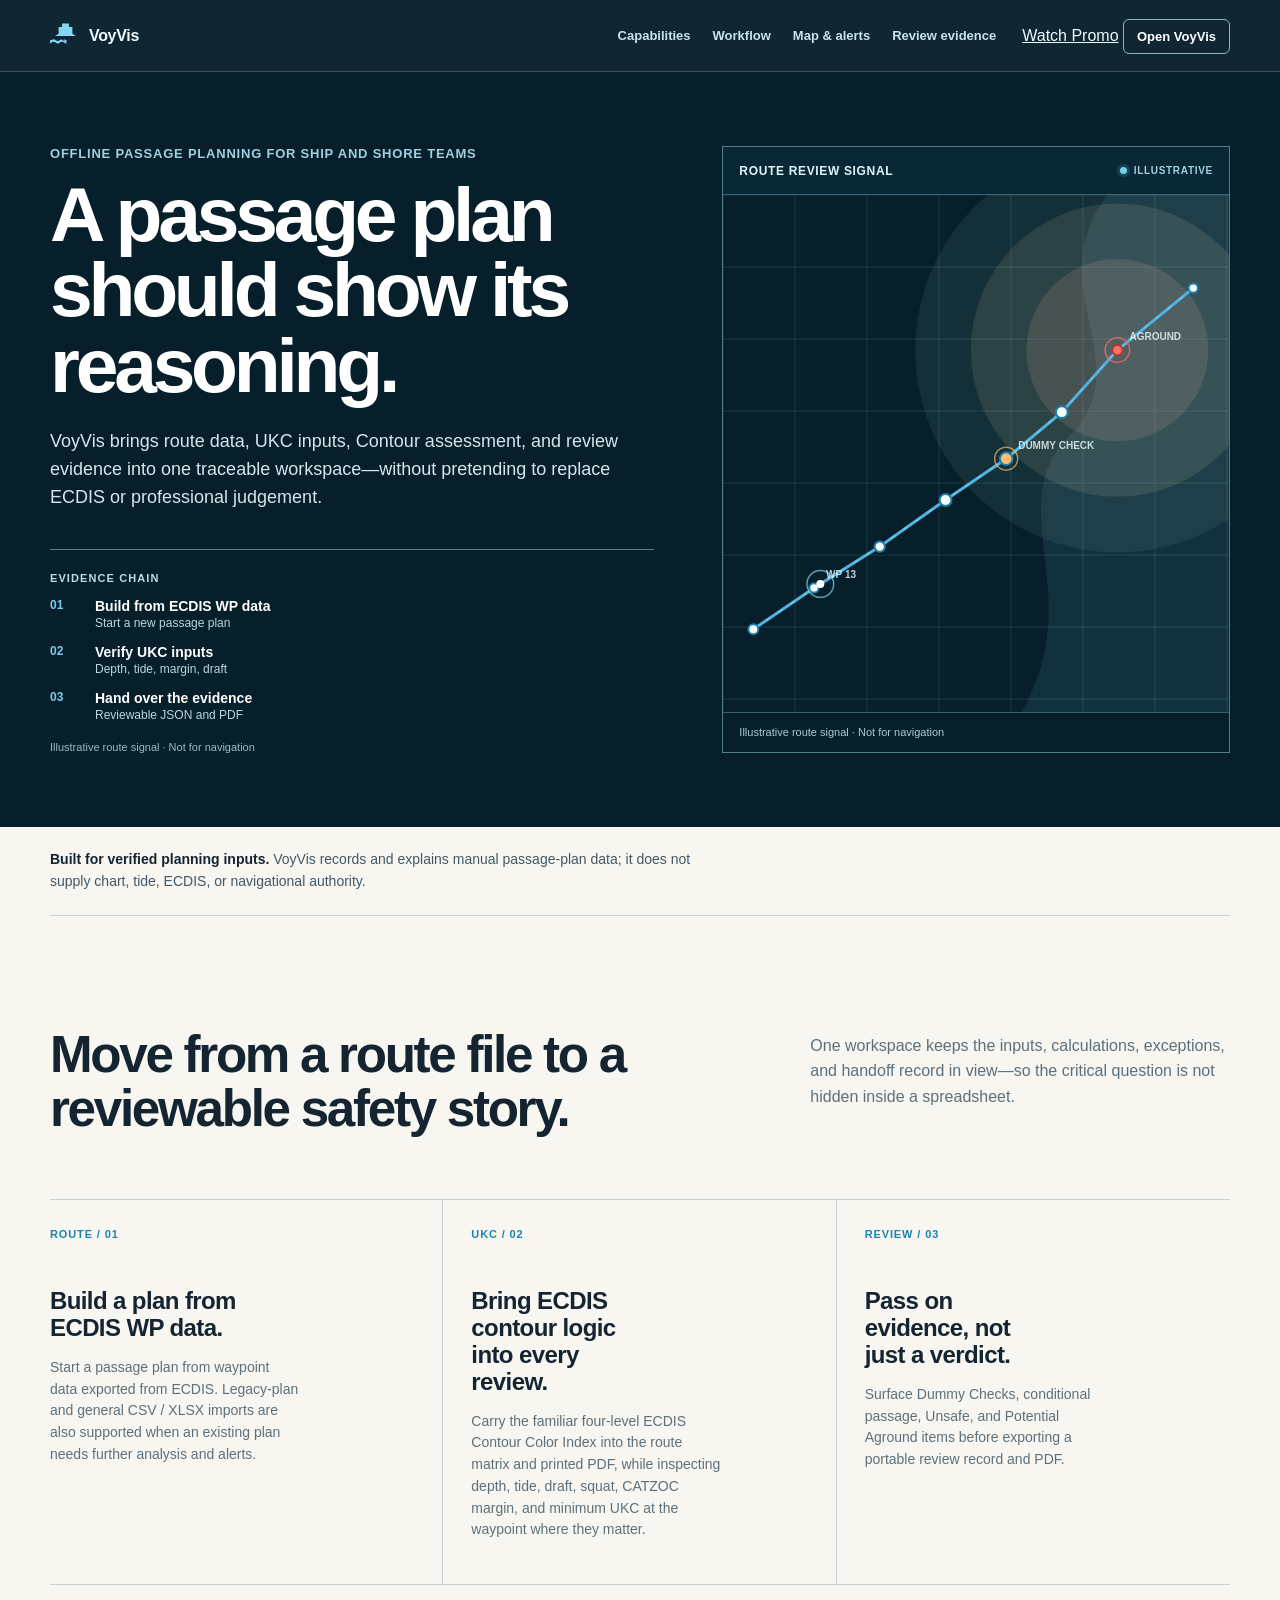
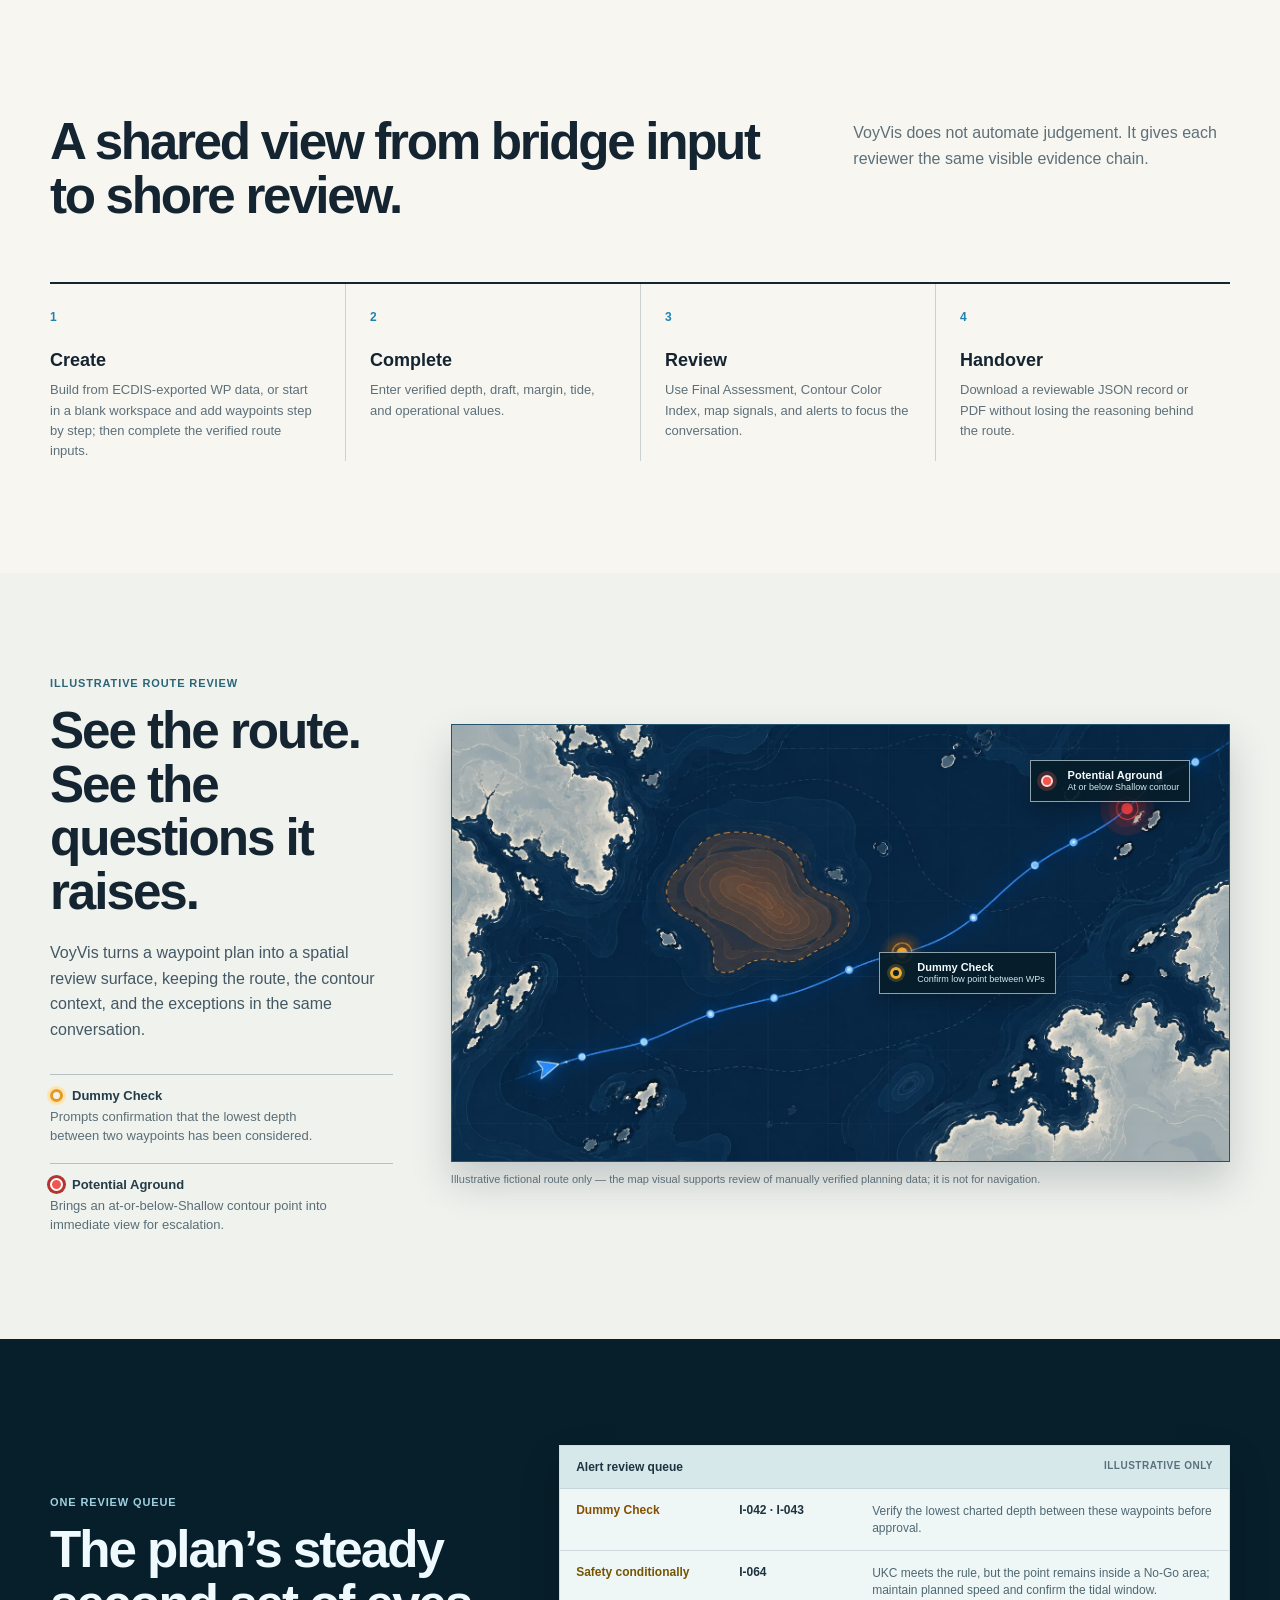
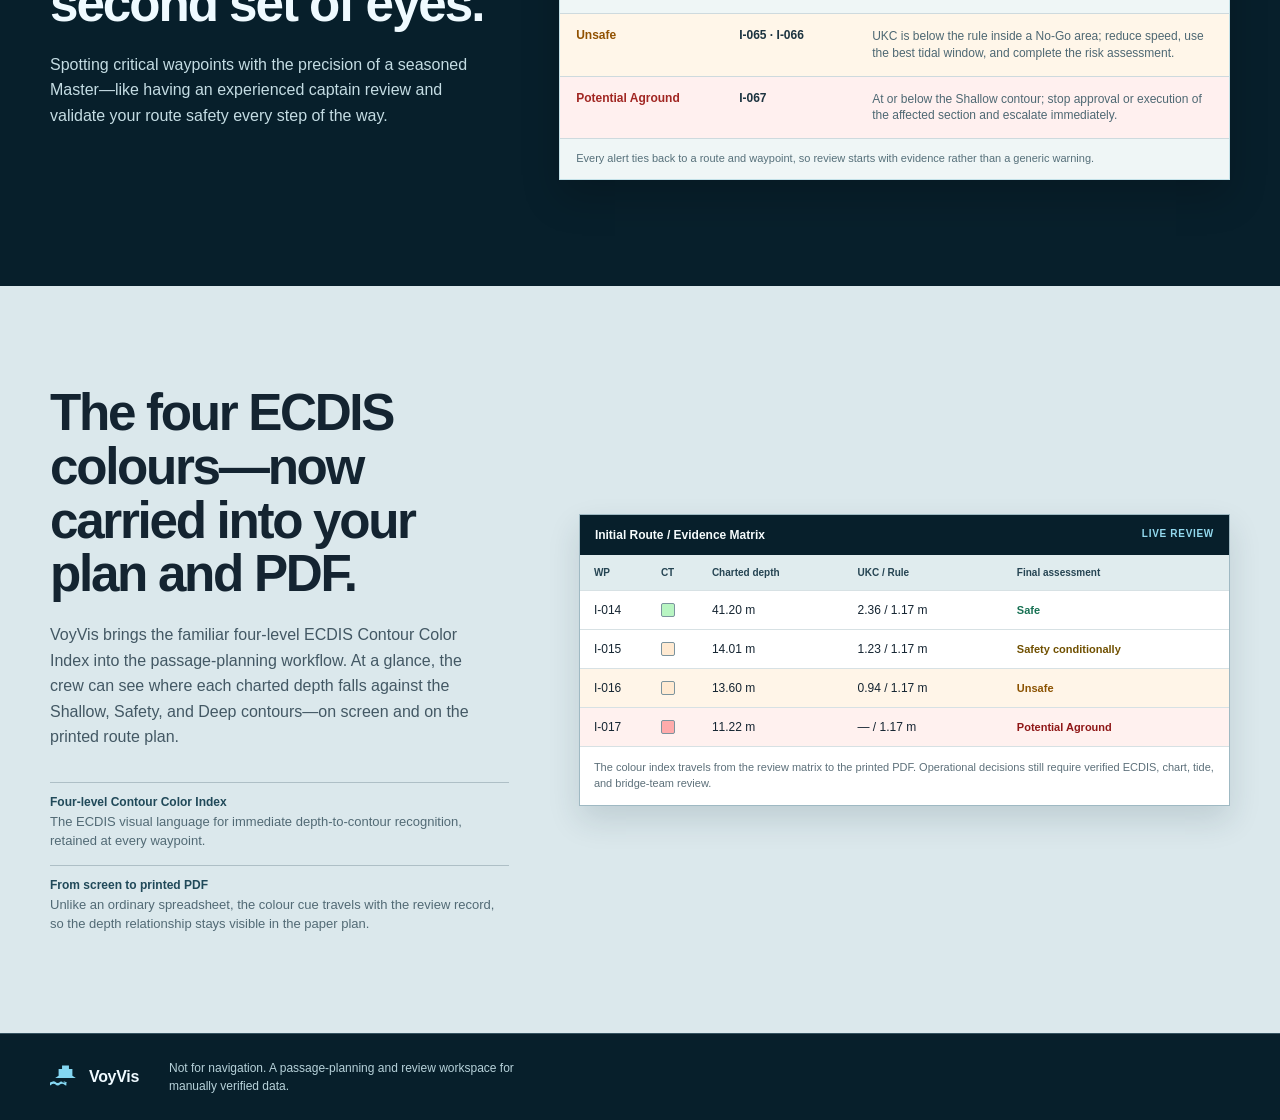
==== commit 5c33026f: "Update index.html" ====
--- a/index.html
+++ b/index.html
@@ -1,11 +1,59 @@
 <!doctype html>
-<html lang="en"><head><meta charset="utf-8"><meta name="viewport" content="width=device-width, initial-scale=1"><meta name="description" content="VoyVis is an offline-first passage-planning workspace for traceable UKC and contour assessment."><title>VoyVis — Passage planning, made reviewable</title><link rel="stylesheet" href="landing.css"><link rel="stylesheet" href="route-review.css"></head>
-<body class="landing-page"><a class="skip-link" href="#main-content">Skip to content</a><header class="site-header"><a class="brand" href="index.html" aria-label="VoyVis landing page"><svg class="brand-mark" viewBox="0 0 36 36" aria-hidden="true"><path d="M10 8h16v8l4 2.6H6L10 16V8Zm4-4h8v4h-8V4ZM4 22.4c2.5 0 2.5 1.9 5 1.9s2.5-1.9 5-1.9 2.5 1.9 5 1.9 2.5-1.9 5-1.9 2.5 1.9 5 1.9v3c-2.5 0-2.5-1.9-5-1.9s-2.5 1.9-5 1.9-2.5-1.9-5-1.9-2.5 1.9-5 1.9-2.5-1.9-5-1.9-2.5 1.9-5 1.9v-3Z"/></svg><span>VoyVis</span></a><nav aria-label="Landing page navigation"><a href="#capabilities">Capabilities</a><a href="#workflow">Workflow</a><a href="#map-review">Map &amp; alerts</a><a href="#review">Review evidence</a></nav><a class="header-action" href="voyvis.html?embed=1" target="_blank" rel="noopener noreferrer">Open VoyVis</a></header>
-<main id="main-content" tabindex="-1"><section class="hero" aria-labelledby="hero-title"><div class="hero-grid"><div class="hero-copy"><p class="hero-label">Offline passage planning for ship and shore teams</p><h1 id="hero-title">A passage plan should show its reasoning.</h1><p class="hero-intro">VoyVis brings route data, UKC inputs, Contour assessment, and review evidence into one traceable workspace—without pretending to replace ECDIS or professional judgement.</p></div><figure class="hero-route-monitor" aria-labelledby="hero-route-monitor-title"><figcaption class="hero-monitor-head"><span class="hero-monitor-title" id="hero-route-monitor-title">Route review signal</span><span class="hero-monitor-state"><i aria-hidden="true"></i>Illustrative</span></figcaption><div class="hero-route-viewport"><canvas id="hero-chart" class="hero-chart" aria-hidden="true"></canvas></div><p class="hero-monitor-note">Illustrative route signal · Not for navigation</p></figure><aside class="hero-signal" aria-labelledby="evidence-chain-title"><h2 class="signal-title" id="evidence-chain-title">Evidence chain</h2><ol><li><span>01</span><strong>Build from ECDIS WP data</strong><small>Start a new passage plan</small></li><li><span>02</span><strong>Verify UKC inputs</strong><small>Depth, tide, margin, draft</small></li><li><span>03</span><strong>Hand over the evidence</strong><small>Reviewable JSON and PDF</small></li></ol><p class="signal-note">Illustrative route signal · Not for navigation</p></aside></div></section>
-<section class="boundary reveal"><p><strong>Built for verified planning inputs.</strong> VoyVis records and explains manual passage-plan data; it does not supply chart, tide, ECDIS, or navigational authority.</p></section>
-<section class="capabilities section-shell reveal" id="capabilities"><div class="section-lead"><h2>Move from a route file to a reviewable safety story.</h2><p>One workspace keeps the inputs, calculations, exceptions, and handoff record in view—so the critical question is not hidden inside a spreadsheet.</p></div><div class="capability-rail"><article class="capability-item"><span class="capability-code">ROUTE / 01</span><h3>Build a plan from ECDIS WP data.</h3><p>Start from ECDIS-exported waypoints. Legacy-plan and general CSV / XLSX imports are supported when an existing plan needs further analysis and alerts.</p></article><article class="capability-item"><span class="capability-code">UKC / 02</span><h3>Bring ECDIS contour logic into every review.</h3><p>Carry the familiar four-level ECDIS Contour Color Index into the route matrix and printed PDF, alongside depth, tide, draft, squat, CATZOC margin, and minimum UKC.</p></article><article class="capability-item"><span class="capability-code">REVIEW / 03</span><h3>Pass on evidence, not just a verdict.</h3><p>Surface Dummy Checks, conditional passage, Unsafe, and Potential Aground items before exporting a portable review record and PDF.</p></article></div></section>
-<section class="workflow section-shell reveal" id="workflow"><div class="section-lead compact"><h2>A shared view from bridge input to shore review.</h2><p>VoyVis does not automate judgement. It gives every reviewer the same visible evidence chain.</p></div><ol class="workflow-track"><li><span class="step-index">1</span><div><h3>Create</h3><p>Build from ECDIS-exported WP data, or start in a blank workspace and add waypoints step by step.</p></div></li><li><span class="step-index">2</span><div><h3>Complete</h3><p>Enter verified depth, draft, margin, tide, and operational values.</p></div></li><li><span class="step-index">3</span><div><h3>Review</h3><p>Use Final Assessment, Contour Color Index, map signals, and alerts to focus the conversation.</p></div></li><li><span class="step-index">4</span><div><h3>Handover</h3><p>Download a reviewable JSON record or PDF without losing the reasoning behind the route.</p></div></li></ol></section>
-<section class="map-review-stage reveal" id="map-review"><div class="map-review-copy"><h2>See the route. See the questions it raises.</h2><p>VoyVis turns a waypoint plan into a spatial review surface, keeping the route, contour context, and exceptions in the same conversation.</p><dl class="map-key"><div><dt><i class="map-key-mark dummy-key"></i>Dummy Check</dt><dd>Prompts confirmation that the lowest depth between two waypoints has been considered.</dd></div><div><dt><i class="map-key-mark aground-key"></i>Potential Aground</dt><dd>Brings an at-or-below-Shallow contour point into immediate view for escalation.</dd></div></dl></div><figure class="route-safety-figure"><div class="route-safety-image-wrap"><img src="assets/hero-ocean.jpg" alt="Illustrative maritime route-review surface."><span class="map-callout map-callout-dummy"><i></i><strong>Dummy Check</strong><small>Confirm low point between WPs</small></span><span class="map-callout map-callout-aground"><i></i><strong>Potential Aground</strong><small>At or below Shallow contour</small></span></div><figcaption>Illustrative route review only — not for navigation.</figcaption></figure></section>
-<section class="alerts-stage reveal"><div class="alerts-stage-intro"><h2>The plan’s steady second set of eyes.</h2><p>Spotting critical waypoints with the precision of a seasoned Master—like having an experienced captain review and validate your route safety every step of the way.</p></div><div class="alerts-ledger"><header><span>Alert review queue</span><small>Illustrative only</small></header><ol><li class="alert-dummy"><span class="alert-status">Dummy Check</span><strong>I-042 · I-043</strong><p>Verify the lowest charted depth between these waypoints before approval.</p></li><li class="alert-conditional"><span class="alert-status">Safety conditionally</span><strong>I-064</strong><p>UKC meets the rule, but the point remains inside a No-Go area.</p></li><li class="alert-unsafe"><span class="alert-status">Unsafe</span><strong>I-065 · I-066</strong><p>UKC is below the rule inside a No-Go area; reduce speed and complete a risk assessment.</p></li><li class="alert-aground"><span class="alert-status">Potential Aground</span><strong>I-067</strong><p>At or below the Shallow contour; stop approval or execution and escalate immediately.</p></li></ol><footer>Every alert ties back to a route and waypoint, so review starts with evidence rather than a generic warning.</footer></div></section>
-<section class="review-stage reveal" id="review"><div class="review-copy"><h2>The four ECDIS colours—now carried into your plan and PDF.</h2><p>VoyVis brings the familiar four-level ECDIS Contour Color Index into the passage-planning workflow. At a glance, the crew can see where each charted depth falls against the Shallow, Safety, and Deep contours—on screen and on the printed route plan.</p><dl class="review-glossary"><div><dt>Four-level Contour Color Index</dt><dd>The ECDIS visual language for immediate depth-to-contour recognition, retained at every waypoint.</dd></div><div><dt>From screen to printed PDF</dt><dd>Unlike an ordinary spreadsheet, the colour cue travels with the review record, so the depth relationship stays visible in the paper plan.</dd></div></dl></div><div class="workspace-preview"><div class="preview-bar"><span>Initial Route / Evidence Matrix</span><span class="preview-live">LIVE REVIEW</span></div><div class="preview-head"><span>WP</span><span>CT</span><span>Charted depth</span><span>UKC / Rule</span><span>Final assessment</span></div><div class="preview-row preview-safe"><span>I-014</span><i class="ct ct-clear"></i><span>41.20 m</span><span>2.36 / 1.17 m</span><strong>Safe</strong></div><div class="preview-row preview-conditional"><span>I-015</span><i class="ct ct-policy"></i><span>14.01 m</span><span>1.23 / 1.17 m</span><strong>Safety conditionally</strong></div><div class="preview-row preview-unsafe"><span>I-016</span><i class="ct ct-policy"></i><span>13.60 m</span><span>0.94 / 1.17 m</span><strong>Unsafe</strong></div><div class="preview-row preview-danger"><span>I-017</span><i class="ct ct-aground"></i><span>11.22 m</span><span>— / 1.17 m</span><strong>Potential Aground</strong></div><p class="preview-caption">The colour index travels from the review matrix to the printed PDF. Operational decisions still require verified ECDIS, chart, tide, and bridge-team review.</p></div></section></main>
-<footer class="site-footer"><a class="brand" href="index.html"><span>VoyVis</span></a><p>Not for navigation. A passage-planning and review workspace for manually verified data.</p></footer><script src="landing.js"></script></body></html>
+<html lang="en">
+<head>
+  <meta charset="utf-8" />
+  <meta name="viewport" content="width=device-width, initial-scale=1" />
+  <meta name="description" content="VoyVis is an offline-first passage-planning workspace for traceable UKC and contour assessment." />
+  <title>VoyVis — Passage planning, made reviewable</title>
+  <link rel="stylesheet" href="landing.css" />
+  <link rel="stylesheet" href="route-review.css" />
+</head>
+<body class="landing-page">
+  <a class="skip-link" href="#main-content">Skip to content</a>
+  <header class="site-header" data-site-header>
+    <a class="brand" href="index.html" aria-label="VoyVis landing page">
+      <svg class="brand-mark" viewBox="0 0 36 36" aria-hidden="true"><path d="M10 8h16v8l4 2.6H6L10 16V8Zm4-4h8v4h-8V4ZM4 22.4c2.5 0 2.5 1.9 5 1.9s2.5-1.9 5-1.9 2.5 1.9 5 1.9-2.5-1.9-5-1.9 2.5 1.9 5 1.9v3c-2.5 0-2.5-1.9-5-1.9s-2.5 1.9-5 1.9-2.5-1.9-5-1.9-2.5 1.9-5 1.9-2.5-1.9-5-1.9 2.5 1.9 5 1.9v-3Z" /></svg>
+      <span>VoyVis</span>
+    </a>
+    <nav aria-label="Landing page navigation">
+      <a href="#capabilities">Capabilities</a><a href="#workflow">Workflow</a><a href="#map-review">Map &amp; alerts</a><a href="#review">Review evidence</a>
+    </nav>
+    <div class="header-actions">
+      <a class="header-promo" href="voyvis-product-promo.html" target="_blank" rel="noopener" aria-label="Watch the VoyVis product promo in a new window">Watch Promo</a>
+      <a class="header-action" href="../index.html">Open VoyVis</a>
+    </div>
+  </header>
+  <main id="main-content" tabindex="-1">
+    <section class="hero" aria-labelledby="hero-title">
+      <div class="hero-grid">
+        <div class="hero-copy">
+          <p class="hero-label">Offline passage planning for ship and shore teams</p>
+          <h1 id="hero-title">A passage plan should show its reasoning.</h1>
+          <p class="hero-intro">VoyVis brings route data, UKC inputs, Contour assessment, and review evidence into one traceable workspace—without pretending to replace ECDIS or professional judgement.</p>
+        </div>
+        <figure class="hero-route-monitor" aria-labelledby="hero-route-monitor-title">
+          <figcaption class="hero-monitor-head"><span class="hero-monitor-title" id="hero-route-monitor-title">Route review signal</span><span class="hero-monitor-state"><i aria-hidden="true"></i>Illustrative</span></figcaption>
+          <div class="hero-route-viewport"><canvas id="hero-chart" class="hero-chart" aria-hidden="true"></canvas></div>
+          <p class="hero-monitor-note">Illustrative route signal · Not for navigation</p>
+        </figure>
+        <aside class="hero-signal" aria-labelledby="evidence-chain-title">
+          <h2 class="signal-title" id="evidence-chain-title">Evidence chain</h2>
+          <ol><li><span>01</span><strong>Build from ECDIS WP data</strong><small>Start a new passage plan</small></li><li><span>02</span><strong>Verify UKC inputs</strong><small>Depth, tide, margin, draft</small></li><li><span>03</span><strong>Hand over the evidence</strong><small>Reviewable JSON and PDF</small></li></ol>
+          <p class="signal-note">Illustrative route signal · Not for navigation</p>
+        </aside>
+      </div>
+    </section>
+    <section class="boundary reveal" aria-label="Safety boundary"><p><strong>Built for verified planning inputs.</strong> VoyVis records and explains manual passage-plan data; it does not supply chart, tide, ECDIS, or navigational authority.</p></section>
+    <section class="capabilities section-shell reveal" id="capabilities" aria-labelledby="capabilities-title">
+      <div class="section-lead"><h2 id="capabilities-title">Move from a route file to a reviewable safety story.</h2><p>One workspace keeps the inputs, calculations, exceptions, and handoff record in view—so the critical question is not hidden inside a spreadsheet.</p></div>
+      <div class="capability-rail"><article class="capability-item"><span class="capability-code">ROUTE / 01</span><h3>Build a plan from ECDIS WP data.</h3><p>Start a passage plan from waypoint data exported from ECDIS. Legacy-plan and general CSV / XLSX imports are also supported when an existing plan needs further analysis and alerts.</p></article><article class="capability-item"><span class="capability-code">UKC / 02</span><h3>Bring ECDIS contour logic into every review.</h3><p>Carry the familiar four-level ECDIS Contour Color Index into the route matrix and printed PDF, while inspecting depth, tide, draft, squat, CATZOC margin, and minimum UKC at the waypoint where they matter.</p></article><article class="capability-item"><span class="capability-code">REVIEW / 03</span><h3>Pass on evidence, not just a verdict.</h3><p>Surface Dummy Checks, conditional passage, Unsafe, and Potential Aground items before exporting a portable review record and PDF.</p></article></div>
+    </section>
+    <section class="workflow section-shell reveal" id="workflow" aria-labelledby="workflow-title"><div class="section-lead compact"><h2 id="workflow-title">A shared view from bridge input to shore review.</h2><p>VoyVis does not automate judgement. It gives each reviewer the same visible evidence chain.</p></div><ol class="workflow-track"><li><span class="step-index">1</span><div><h3>Create</h3><p>Build from ECDIS-exported WP data, or start in a blank workspace and add waypoints step by step; then complete the verified route inputs.</p></div></li><li><span class="step-index">2</span><div><h3>Complete</h3><p>Enter verified depth, draft, margin, tide, and operational values.</p></div></li><li><span class="step-index">3</span><div><h3>Review</h3><p>Use Final Assessment, Contour Color Index, map signals, and alerts to focus the conversation.</p></div></li><li><span class="step-index">4</span><div><h3>Handover</h3><p>Download a reviewable JSON record or PDF without losing the reasoning behind the route.</p></div></li></ol></section>
+    <section class="map-review-stage reveal" id="map-review" aria-labelledby="map-review-title"><div class="map-review-copy"><p class="preview-label">Illustrative route review</p><h2 id="map-review-title">See the route. See the questions it raises.</h2><p>VoyVis turns a waypoint plan into a spatial review surface, keeping the route, the contour context, and the exceptions in the same conversation.</p><dl class="map-key"><div><dt><i class="map-key-mark dummy-key" aria-hidden="true"></i>Dummy Check</dt><dd>Prompts confirmation that the lowest depth between two waypoints has been considered.</dd></div><div><dt><i class="map-key-mark aground-key" aria-hidden="true"></i>Potential Aground</dt><dd>Brings an at-or-below-Shallow contour point into immediate view for escalation.</dd></div></dl></div><figure class="route-safety-figure"><div class="route-safety-image-wrap"><img src="assets/hero-ocean.jpg" width="1672" height="943" alt="Illustrative fictional maritime route map. A blue route crosses dark water; an amber marked waypoint indicates a required Dummy Check and a red marked waypoint indicates Potential Aground." /><span class="map-callout map-callout-dummy"><i aria-hidden="true"></i><strong>Dummy Check</strong><small>Confirm low point between WPs</small></span><span class="map-callout map-callout-aground"><i aria-hidden="true"></i><strong>Potential Aground</strong><small>At or below Shallow contour</small></span></div><figcaption>Illustrative fictional route only — the map visual supports review of manually verified planning data; it is not for navigation.</figcaption></figure></section>
+    <section class="alerts-stage reveal" aria-labelledby="alerts-stage-title"><div class="alerts-stage-intro"><p class="preview-label">One review queue</p><h2 id="alerts-stage-title">The plan’s steady second set of eyes.</h2><p>Spotting critical waypoints with the precision of a seasoned Master—like having an experienced captain review and validate your route safety every step of the way.</p></div><div class="alerts-ledger" aria-label="Illustrative VoyVis Alerts summary"><header><span>Alert review queue</span><small>Illustrative only</small></header><ol><li class="alert-dummy"><span class="alert-status">Dummy Check</span><strong>I-042 · I-043</strong><p>Verify the lowest charted depth between these waypoints before approval.</p></li><li class="alert-conditional"><span class="alert-status">Safety conditionally</span><strong>I-064</strong><p>UKC meets the rule, but the point remains inside a No-Go area; maintain planned speed and confirm the tidal window.</p></li><li class="alert-unsafe"><span class="alert-status">Unsafe</span><strong>I-065 · I-066</strong><p>UKC is below the rule inside a No-Go area; reduce speed, use the best tidal window, and complete the risk assessment.</p></li><li class="alert-aground"><span class="alert-status">Potential Aground</span><strong>I-067</strong><p>At or below the Shallow contour; stop approval or execution of the affected section and escalate immediately.</p></li></ol><footer>Every alert ties back to a route and waypoint, so review starts with evidence rather than a generic warning.</footer></div></section>
+    <section class="review-stage reveal" id="review" aria-labelledby="review-title"><div class="review-copy"><h2 id="review-title">The four ECDIS colours—now carried into your plan and PDF.</h2><p>VoyVis brings the familiar four-level ECDIS Contour Color Index into the passage-planning workflow. At a glance, the crew can see where each charted depth falls against the Shallow, Safety, and Deep contours—on screen and on the printed route plan.</p><dl class="review-glossary"><div><dt>Four-level Contour Color Index</dt><dd>The ECDIS visual language for immediate depth-to-contour recognition, retained at every waypoint.</dd></div><div><dt>From screen to printed PDF</dt><dd>Unlike an ordinary spreadsheet, the colour cue travels with the review record, so the depth relationship stays visible in the paper plan.</dd></div></dl></div><div class="workspace-preview" aria-label="Illustrative Final Assessment preview"><div class="preview-bar"><span>Initial Route / Evidence Matrix</span><span class="preview-live">LIVE REVIEW</span></div><div class="preview-head"><span>WP</span><span>CT</span><span>Charted depth</span><span>UKC / Rule</span><span>Final assessment</span></div><div class="preview-row preview-safe"><span>I-014</span><i class="ct ct-clear" aria-label="Safe greater than Deep contour"></i><span>41.20 m</span><span>2.36 / 1.17 m</span><strong>Safe</strong></div><div class="preview-row preview-conditional"><span>I-015</span><i class="ct ct-policy" aria-label="In No-Go areas"></i><span>14.01 m</span><span>1.23 / 1.17 m</span><strong>Safety conditionally</strong></div><div class="preview-row preview-unsafe"><span>I-016</span><i class="ct ct-policy" aria-label="In No-Go areas"></i><span>13.60 m</span><span>0.94 / 1.17 m</span><strong>Unsafe</strong></div><div class="preview-row preview-danger"><span>I-017</span><i class="ct ct-aground" aria-label="Danger at or below Shallow contour"></i><span>11.22 m</span><span>— / 1.17 m</span><strong>Potential Aground</strong></div><p class="preview-caption">The colour index travels from the review matrix to the printed PDF. Operational decisions still require verified ECDIS, chart, tide, and bridge-team review.</p></div></section>
+  </main>
+  <footer class="site-footer"><a class="brand" href="index.html"><svg class="brand-mark" viewBox="0 0 36 36" aria-hidden="true"><path d="M10 8h16v8l4 2.6H6L10 16V8Zm4-4h8v4h-8V4ZM4 22.4c2.5 0 2.5 1.9 5 1.9s2.5-1.9 5-1.9 2.5 1.9 5 1.9-2.5-1.9-5-1.9 2.5 1.9 5 1.9v3c-2.5 0-2.5-1.9-5-1.9s-2.5 1.9-5 1.9-2.5-1.9-5-1.9-2.5 1.9-5 1.9-2.5-1.9-5-1.9 2.5 1.9 5 1.9v-3Z"/></svg><span>VoyVis</span></a><p>Not for navigation. A passage-planning and review workspace for manually verified data.</p></footer>
+  <script src="landing.js"></script>
+</body>
+</html>
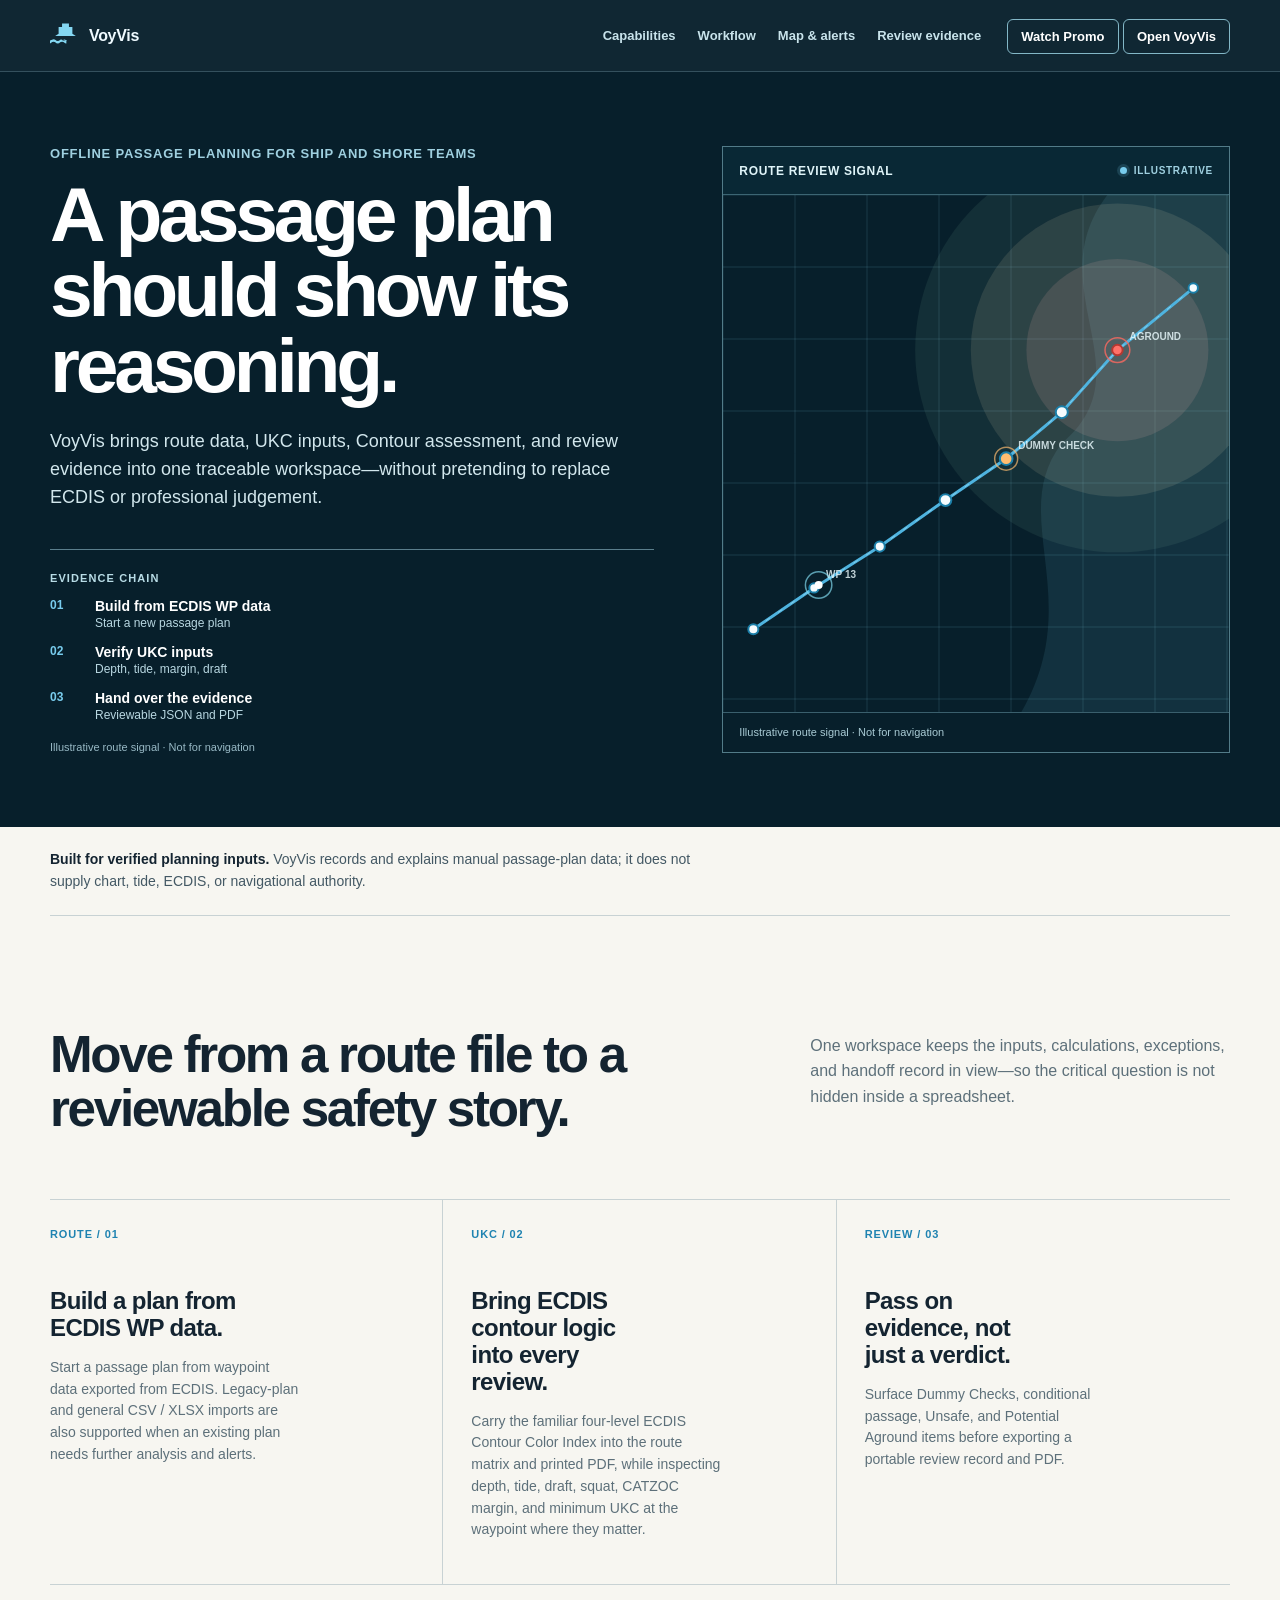
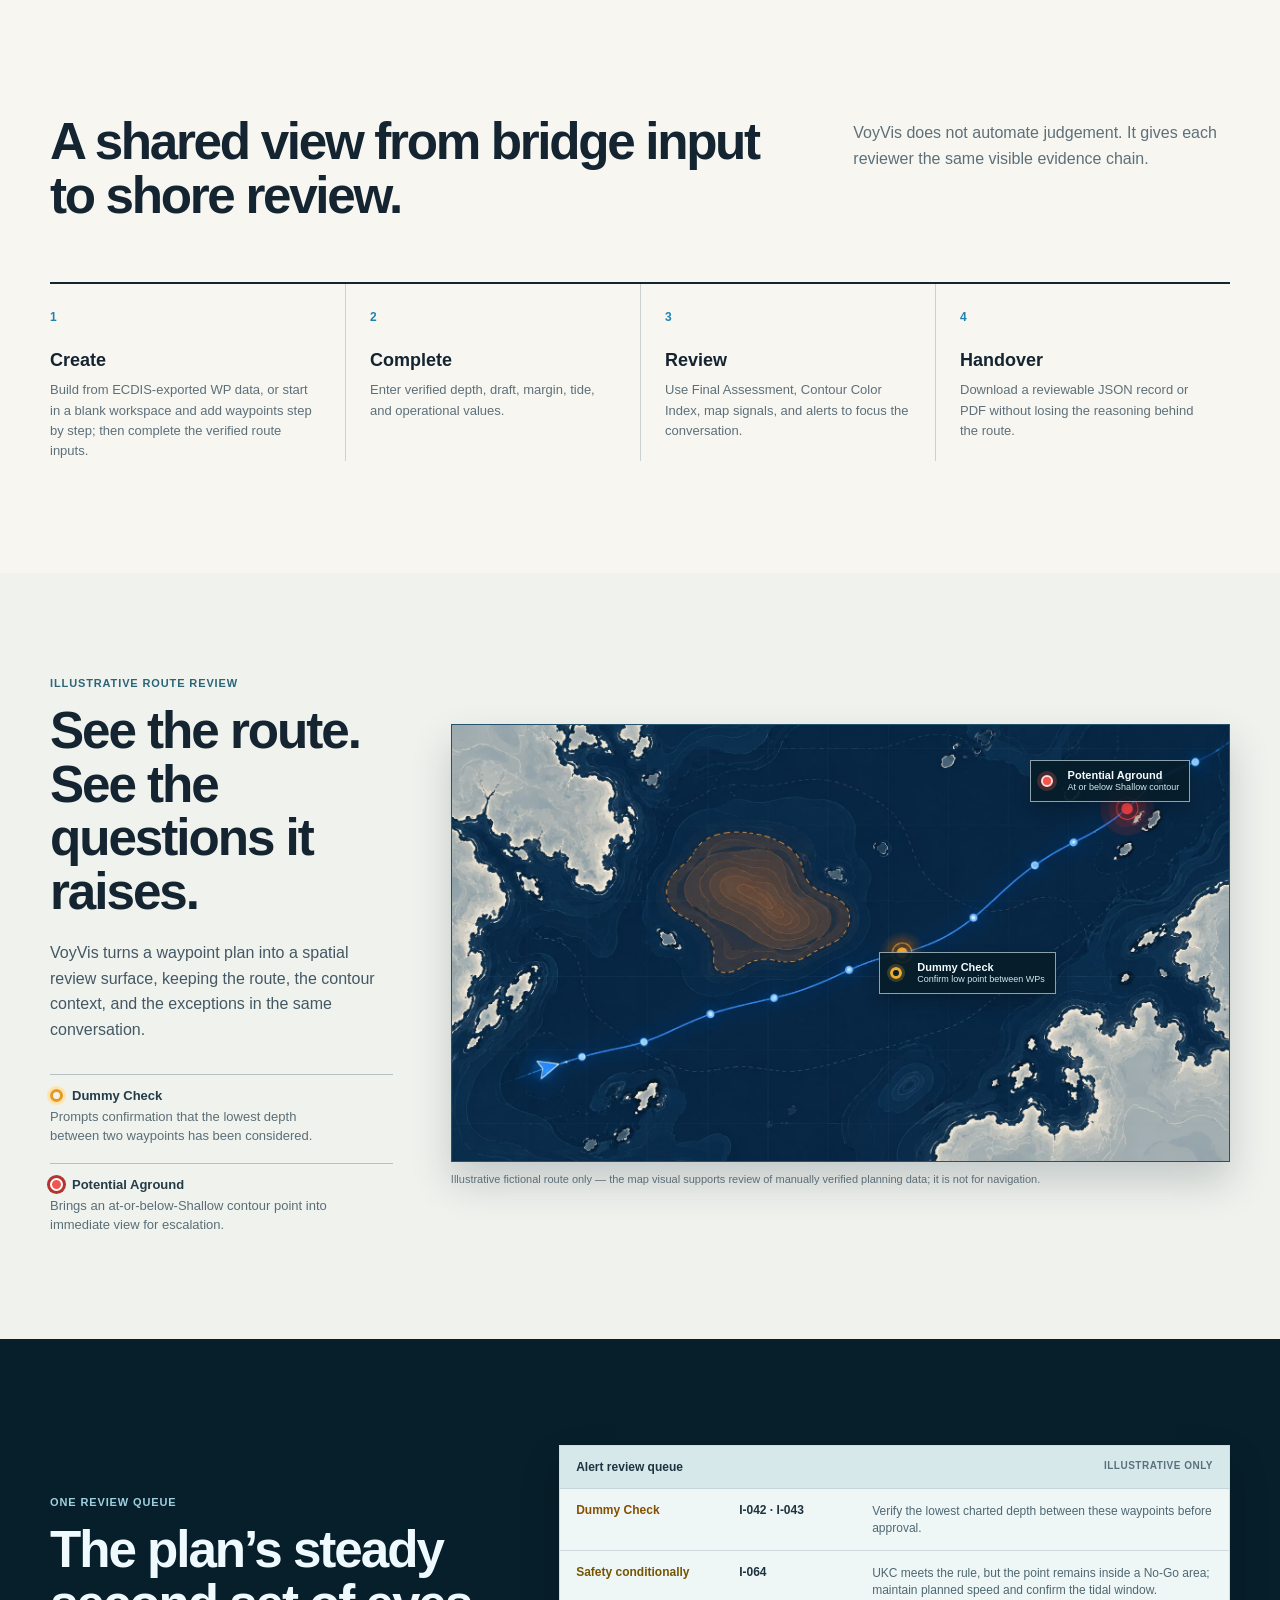
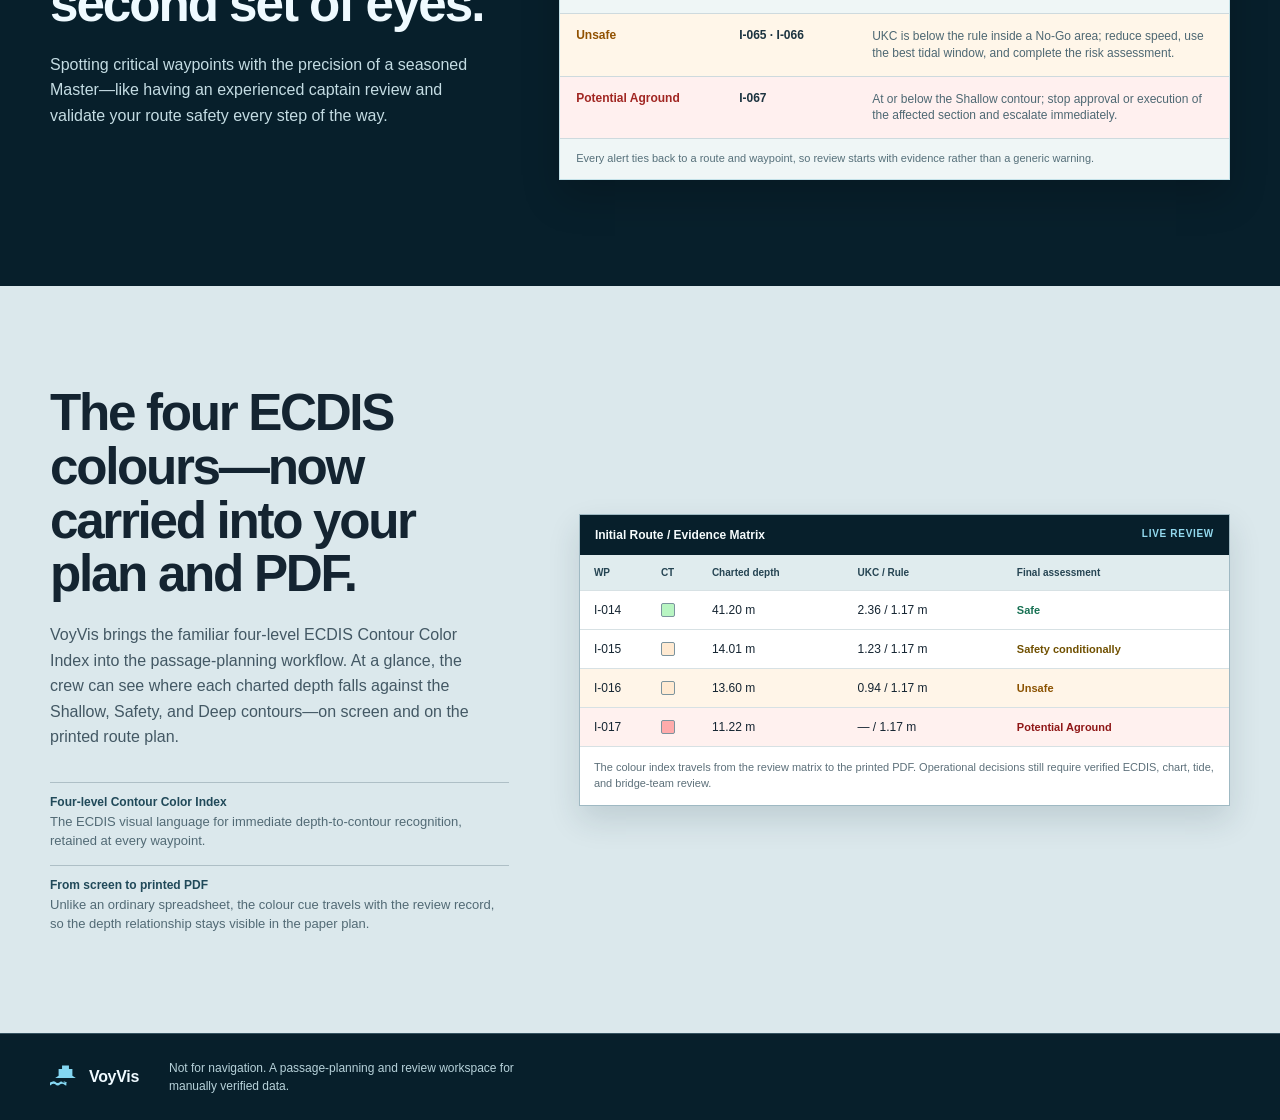
==== commit 18270515: "Update index.html" ====
--- a/index.html
+++ b/index.html
@@ -19,7 +19,7 @@
       <a href="#capabilities">Capabilities</a><a href="#workflow">Workflow</a><a href="#map-review">Map &amp; alerts</a><a href="#review">Review evidence</a>
     </nav>
     <div class="header-actions">
-      <a class="header-promo" href="voyvis-product-promo.html" target="_blank" rel="noopener" aria-label="Watch the VoyVis product promo in a new window">Watch Promo</a>
+      <a class="header-action header-promo" href="voyvis-product-promo.html" target="_blank" rel="noopener" aria-label="Watch the VoyVis product promo in a new window">Watch Promo</a>
       <a class="header-action" href="../index.html">Open VoyVis</a>
     </div>
   </header>
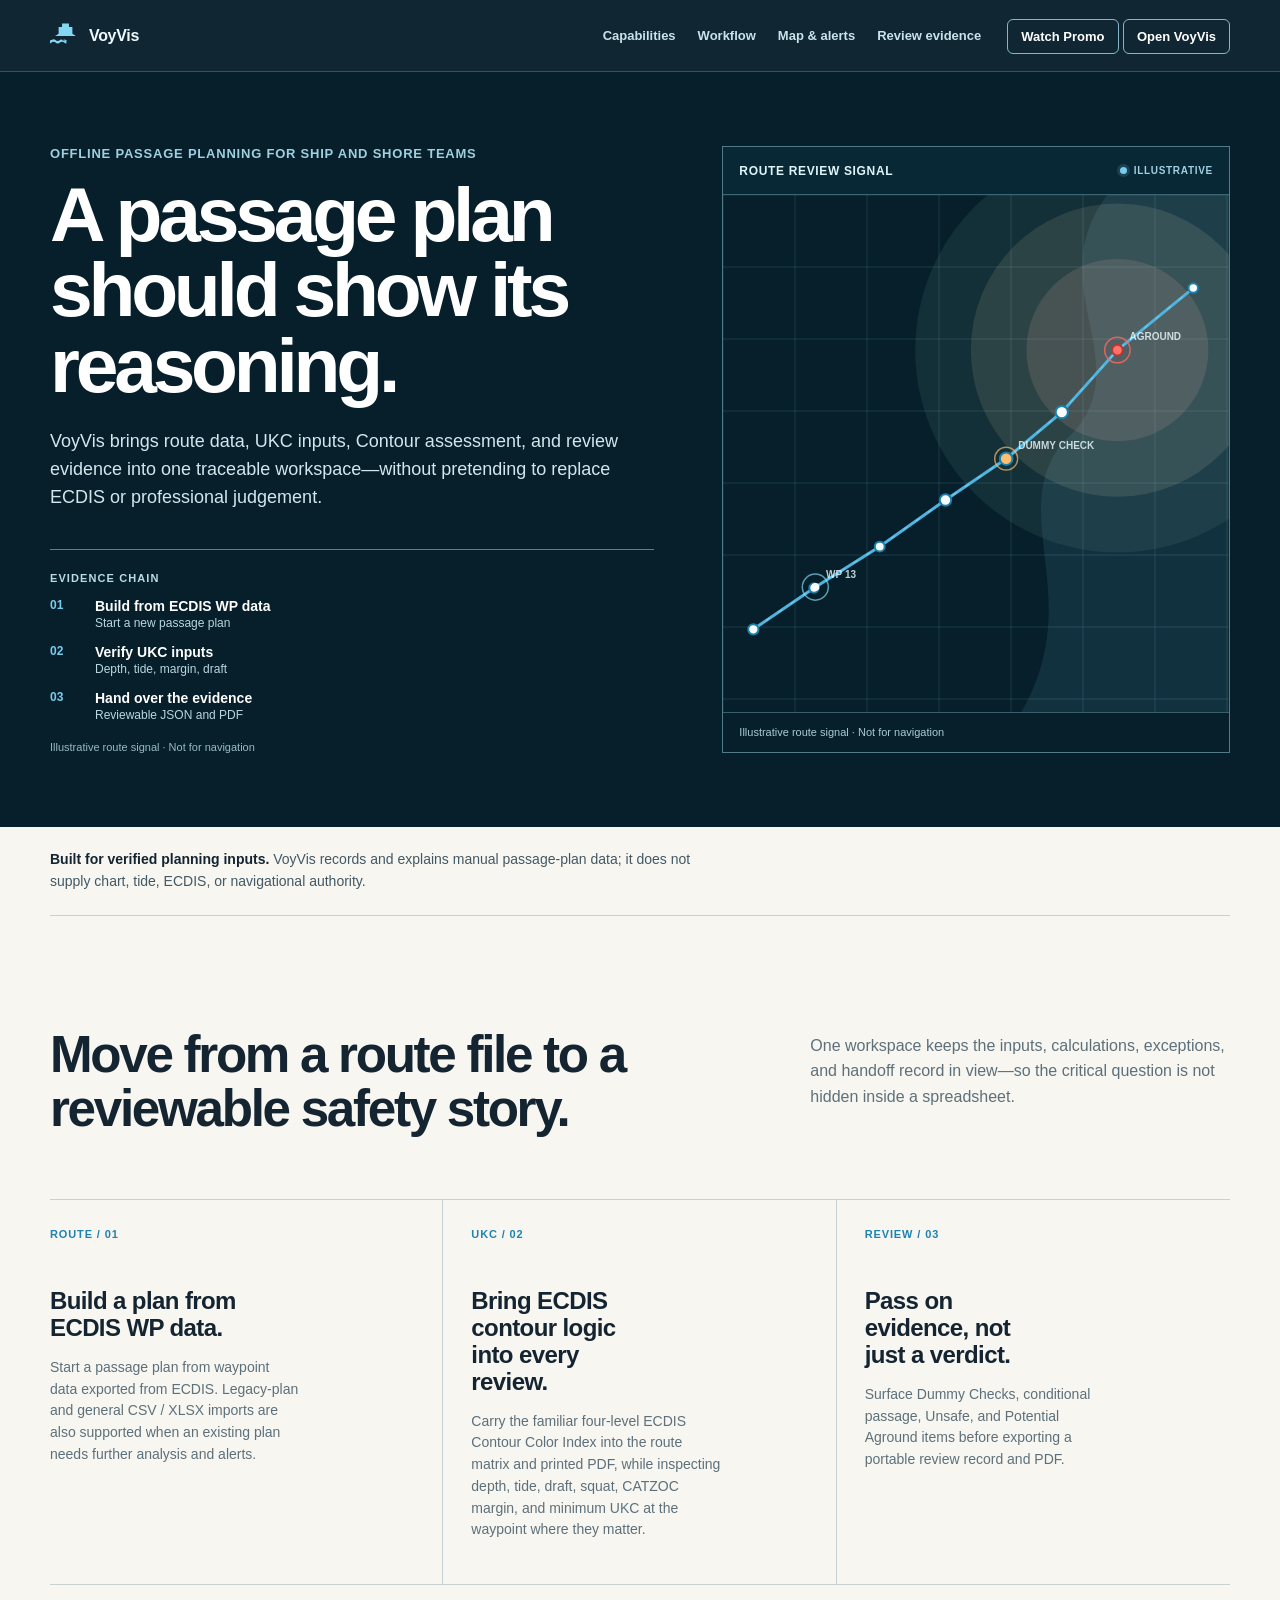
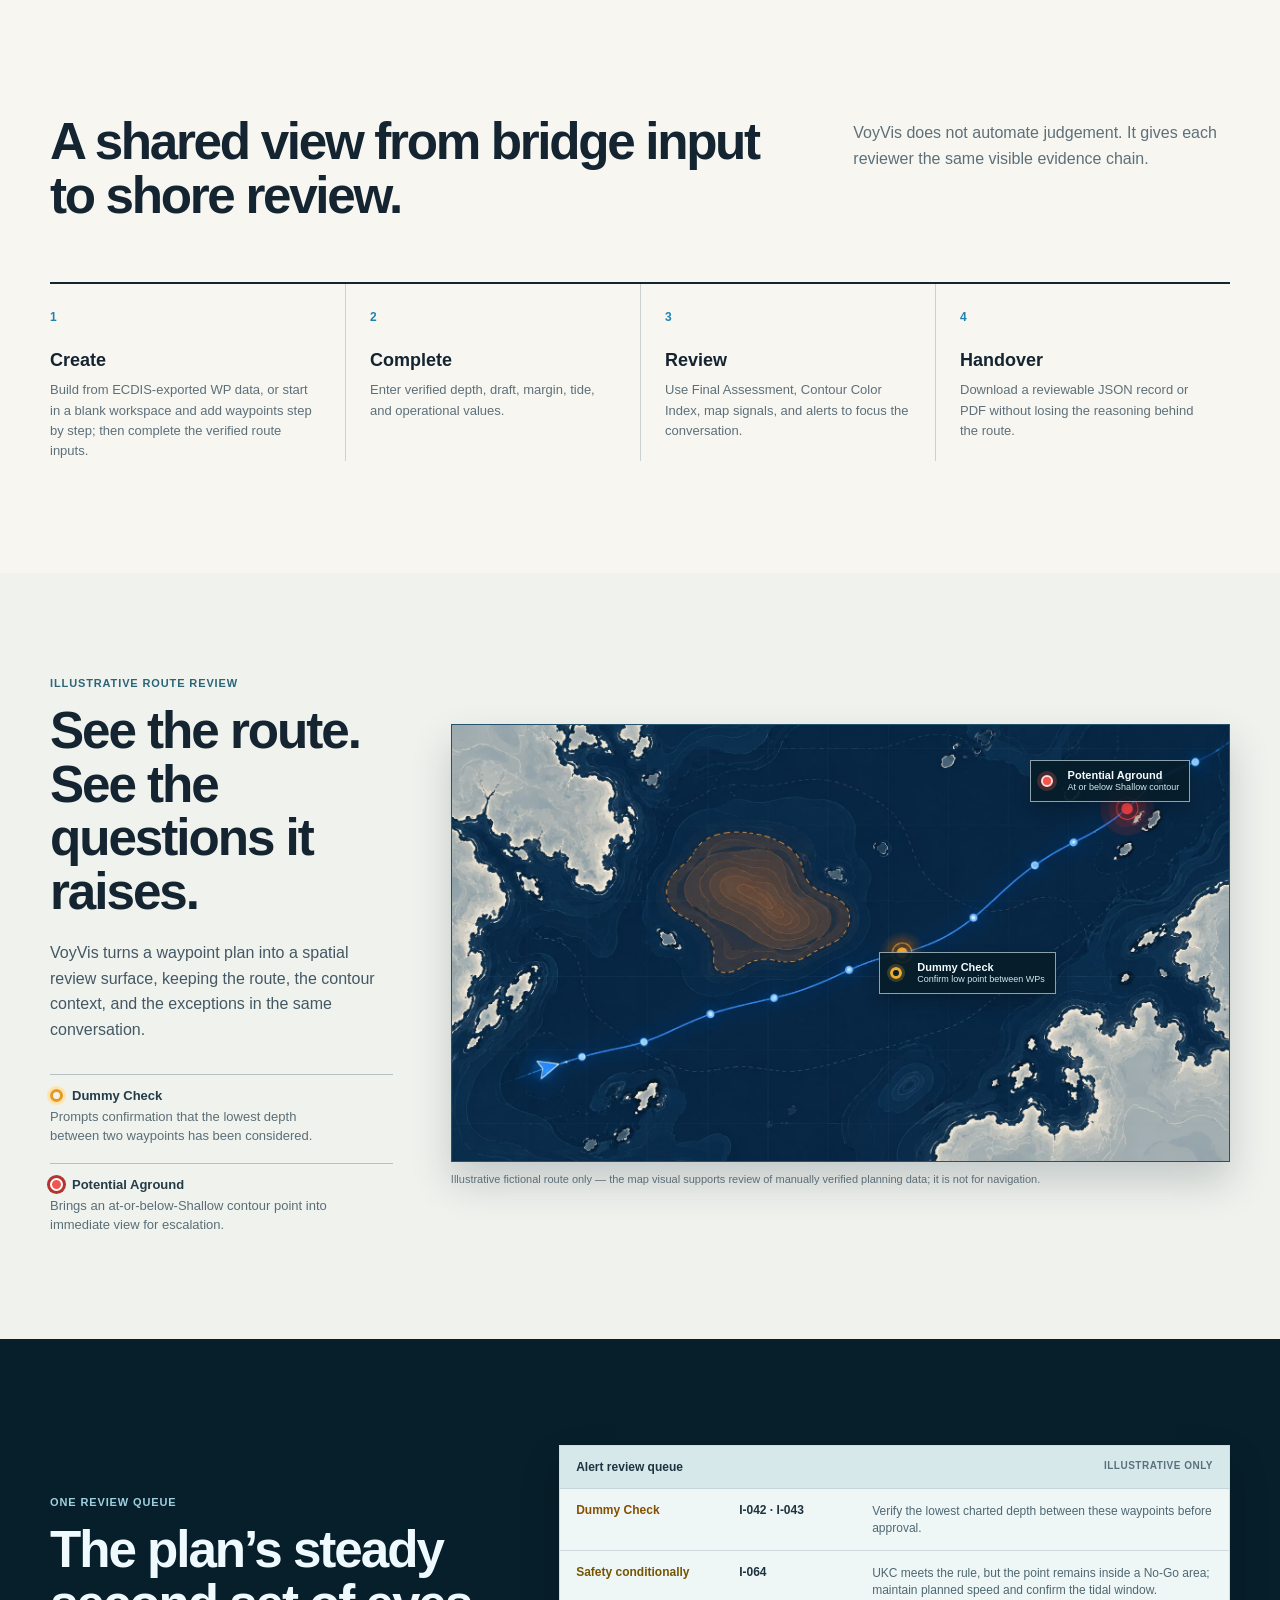
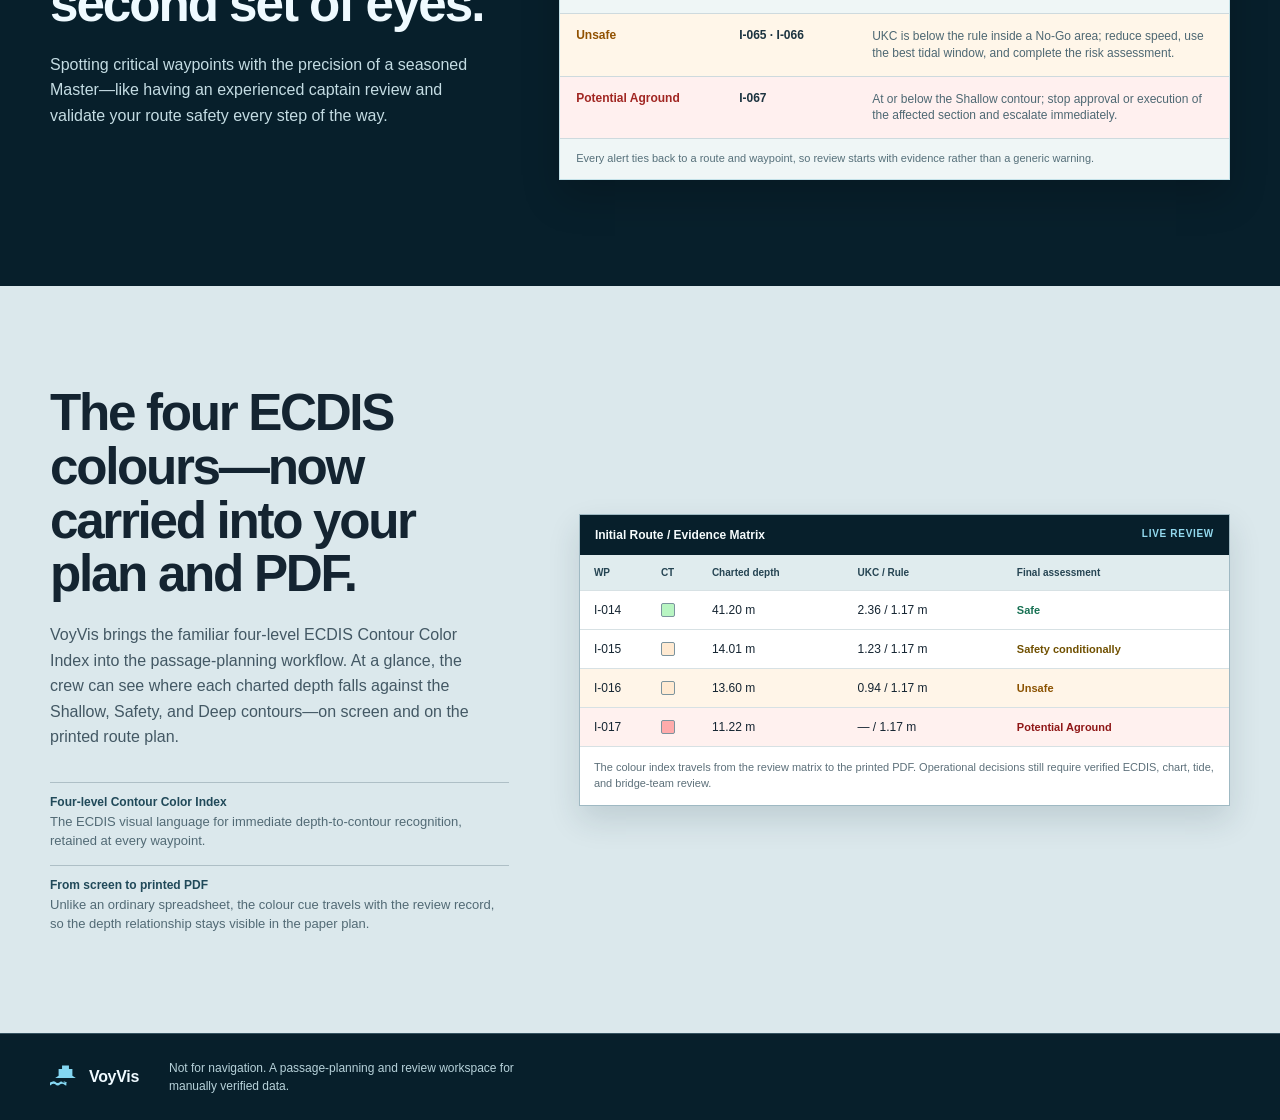
==== commit cd8f2746: "Update index.html" ====
--- a/index.html
+++ b/index.html
@@ -20,7 +20,7 @@
     </nav>
     <div class="header-actions">
       <a class="header-action header-promo" href="voyvis-product-promo.html" target="_blank" rel="noopener" aria-label="Watch the VoyVis product promo in a new window">Watch Promo</a>
-      <a class="header-action" href="../index.html">Open VoyVis</a>
+      <a class="header-action" href="../voyvis.html">Open VoyVis</a>
     </div>
   </header>
   <main id="main-content" tabindex="-1">
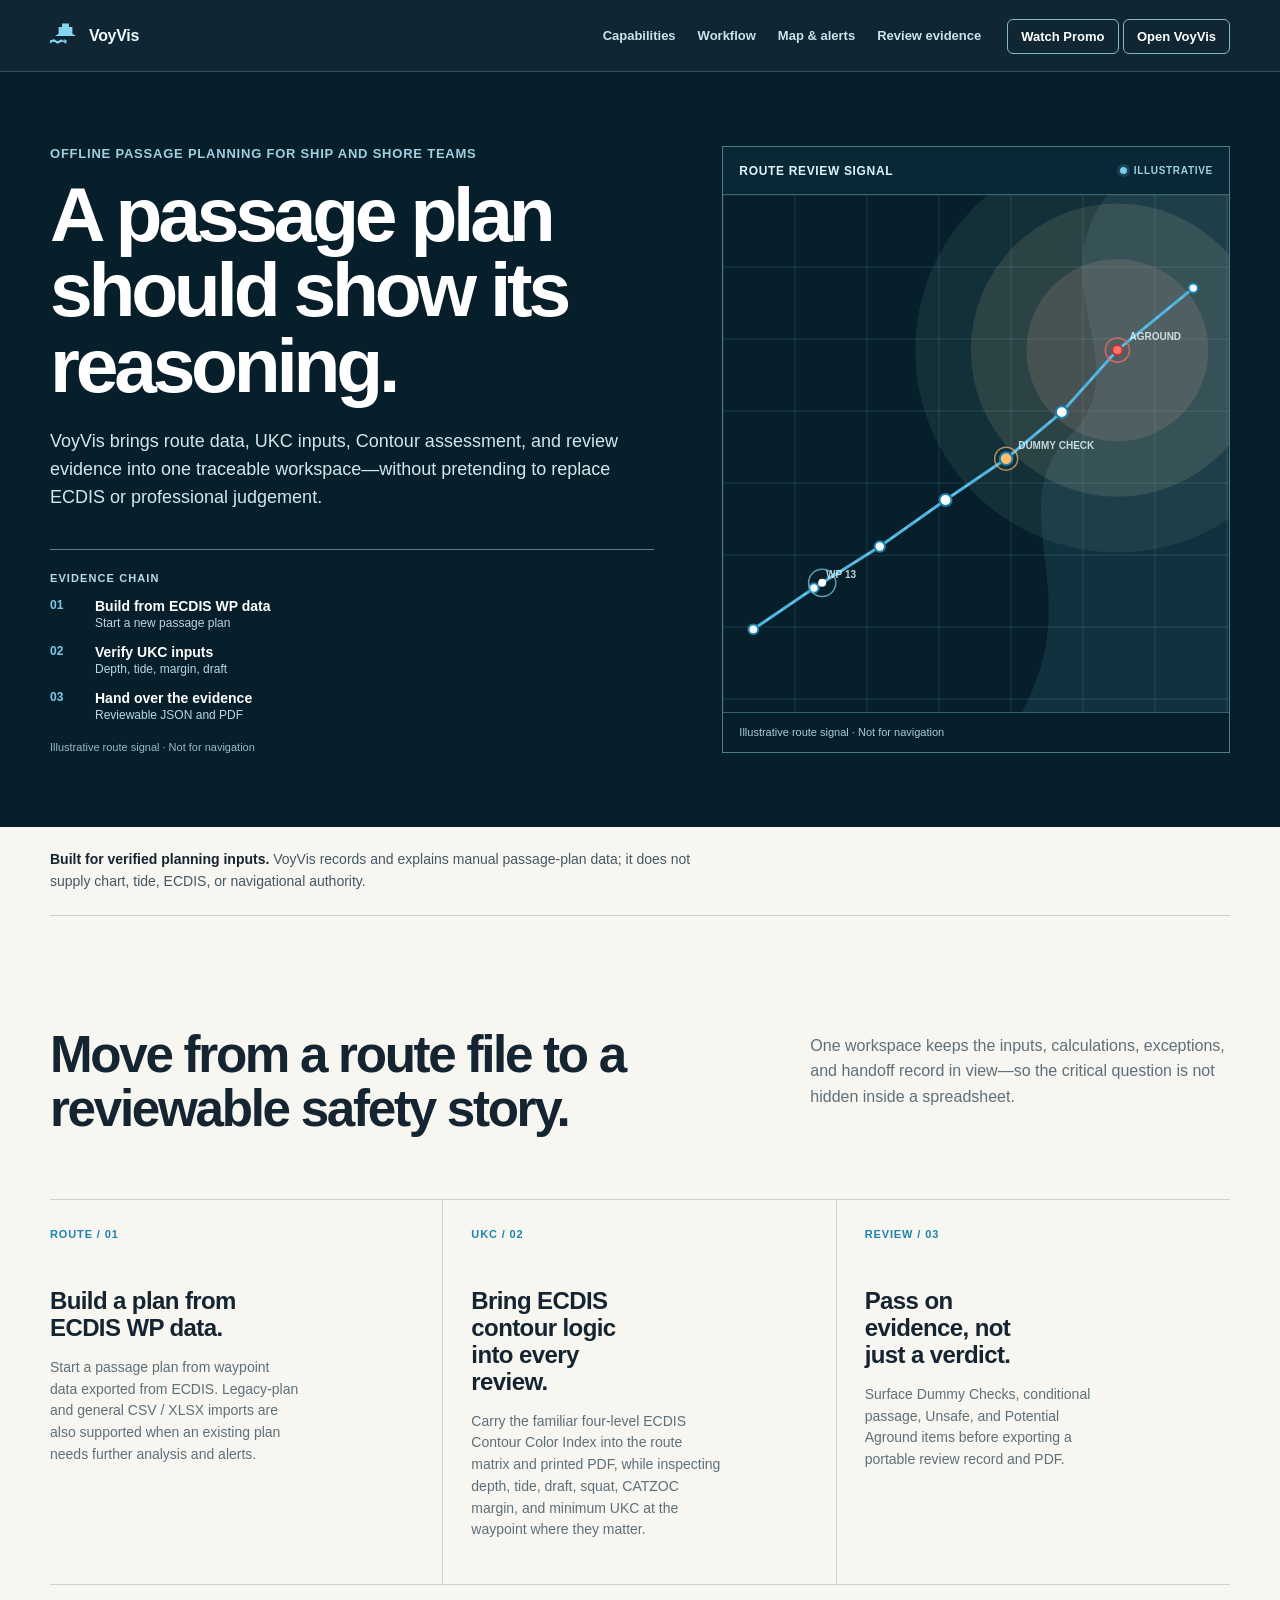
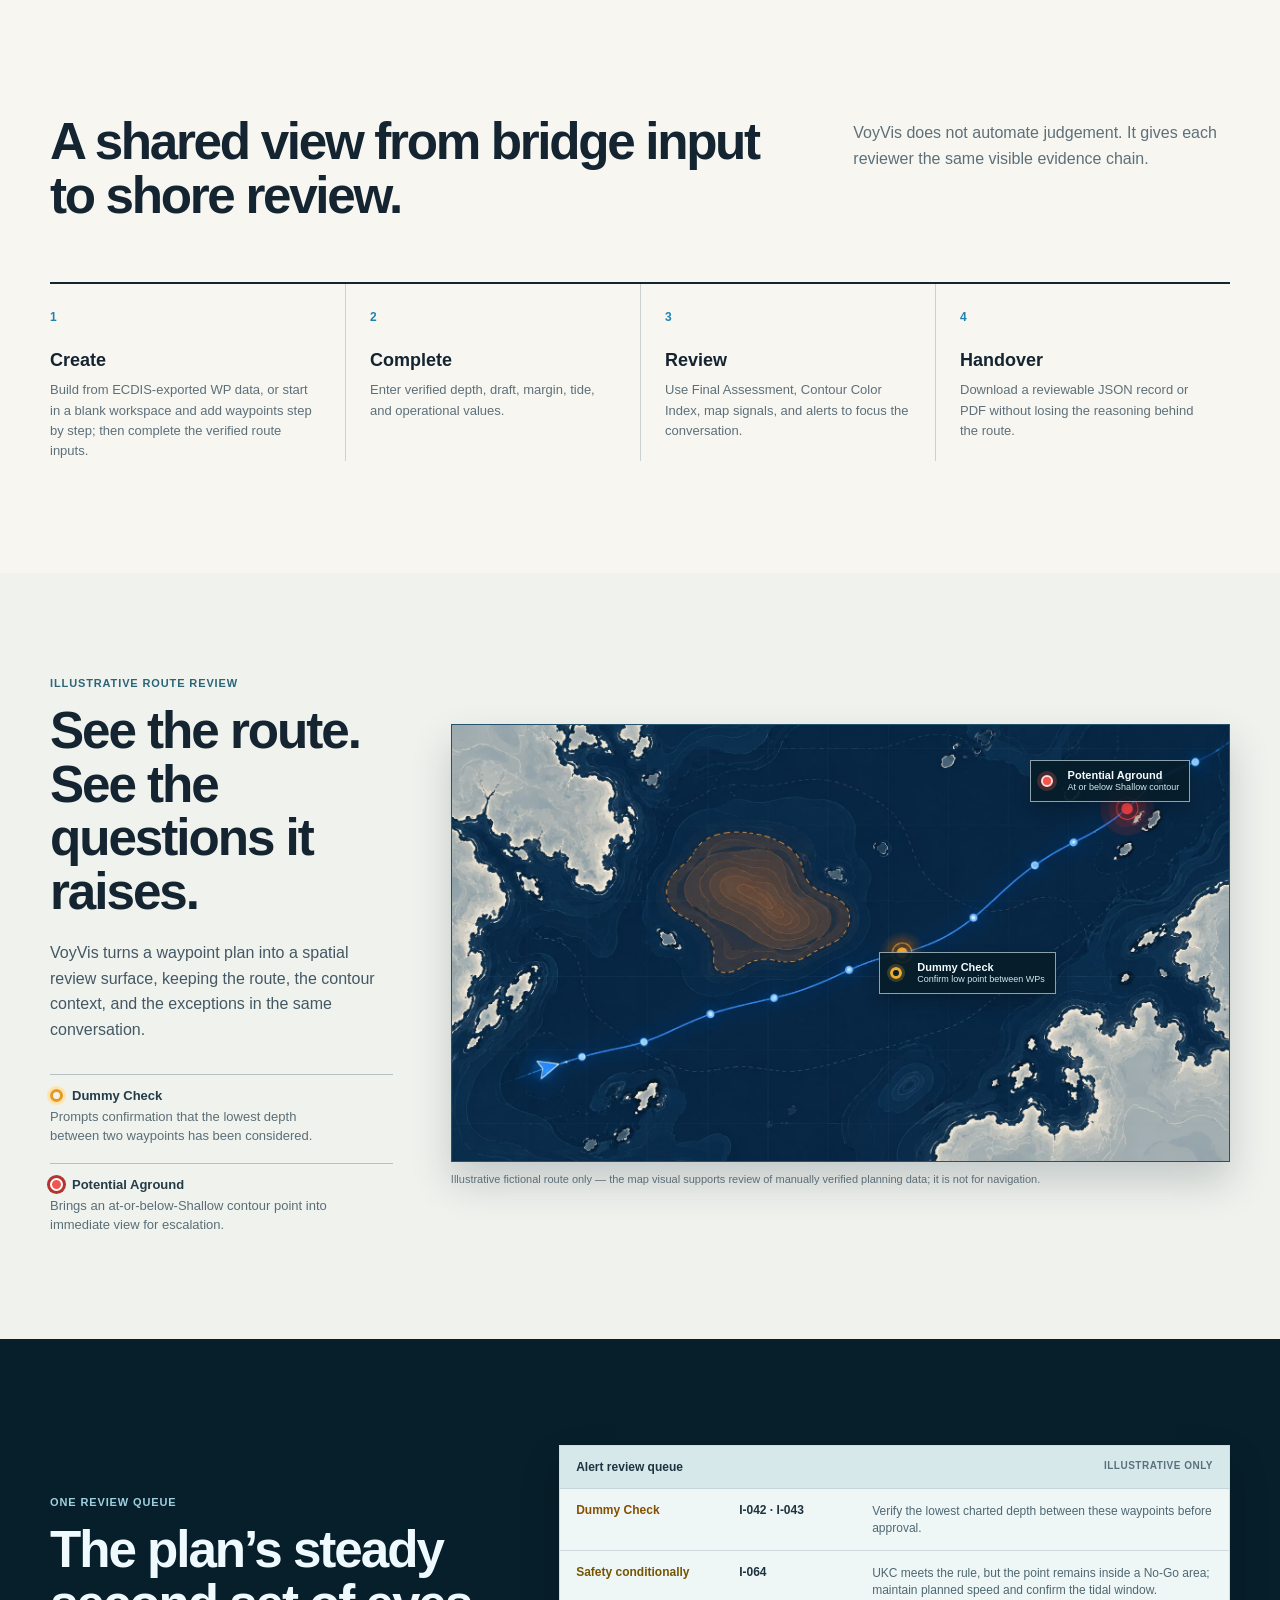
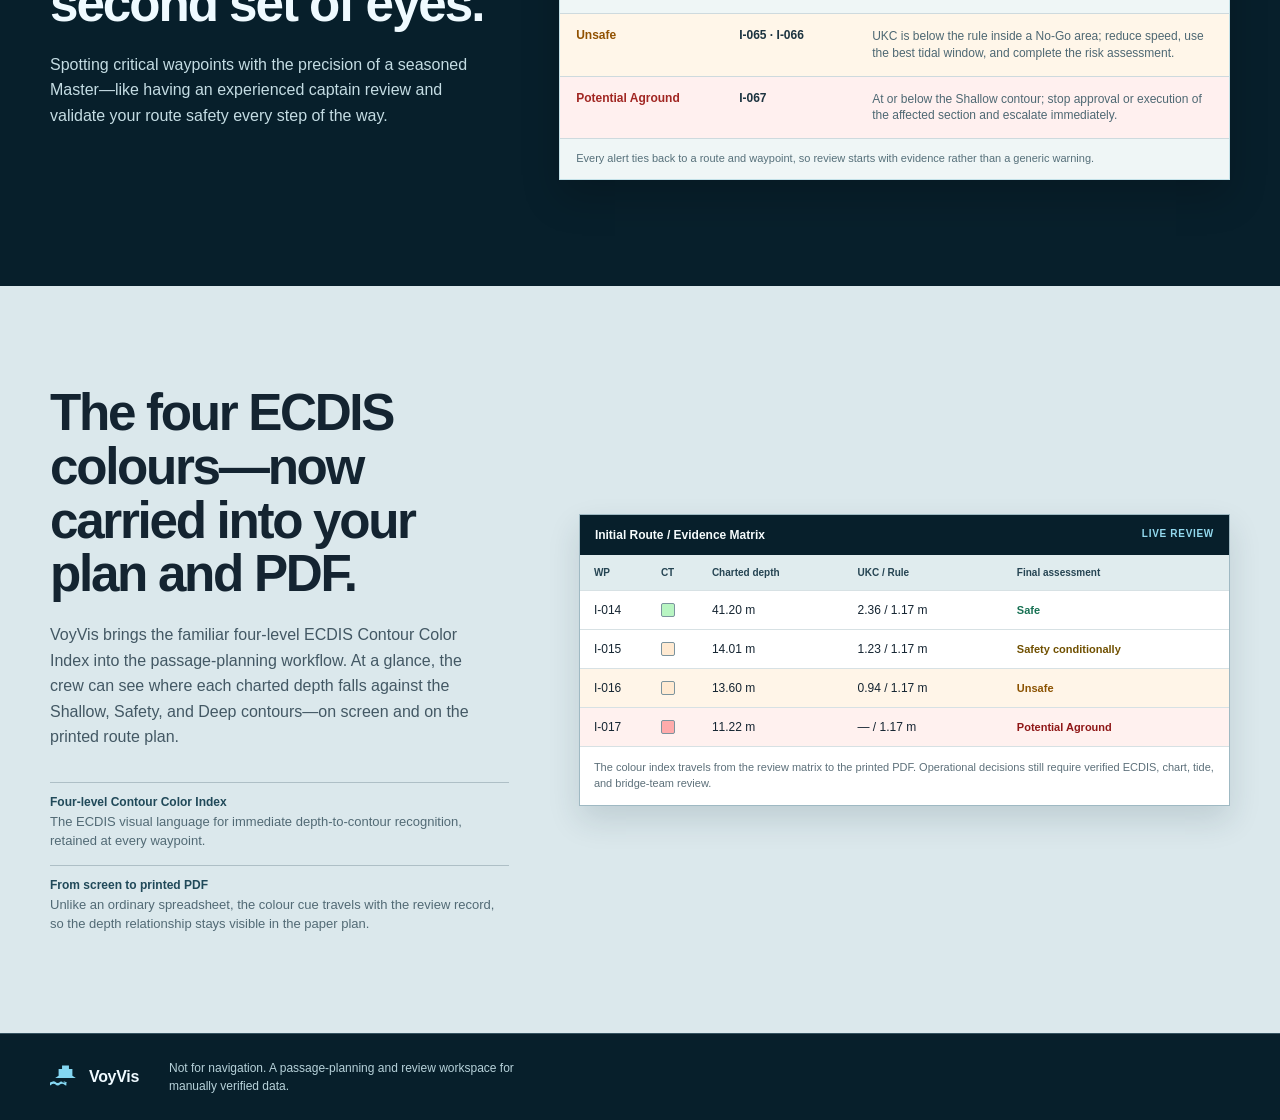
==== commit d2829fbe: "Update index.html" ====
--- a/index.html
+++ b/index.html
@@ -20,7 +20,7 @@
     </nav>
     <div class="header-actions">
       <a class="header-action header-promo" href="voyvis-product-promo.html" target="_blank" rel="noopener" aria-label="Watch the VoyVis product promo in a new window">Watch Promo</a>
-      <a class="header-action" href="../voyvis.html">Open VoyVis</a>
+      <a class="header-action" href="https://voyvis.netlify.app/">Open VoyVis</a>
     </div>
   </header>
   <main id="main-content" tabindex="-1">
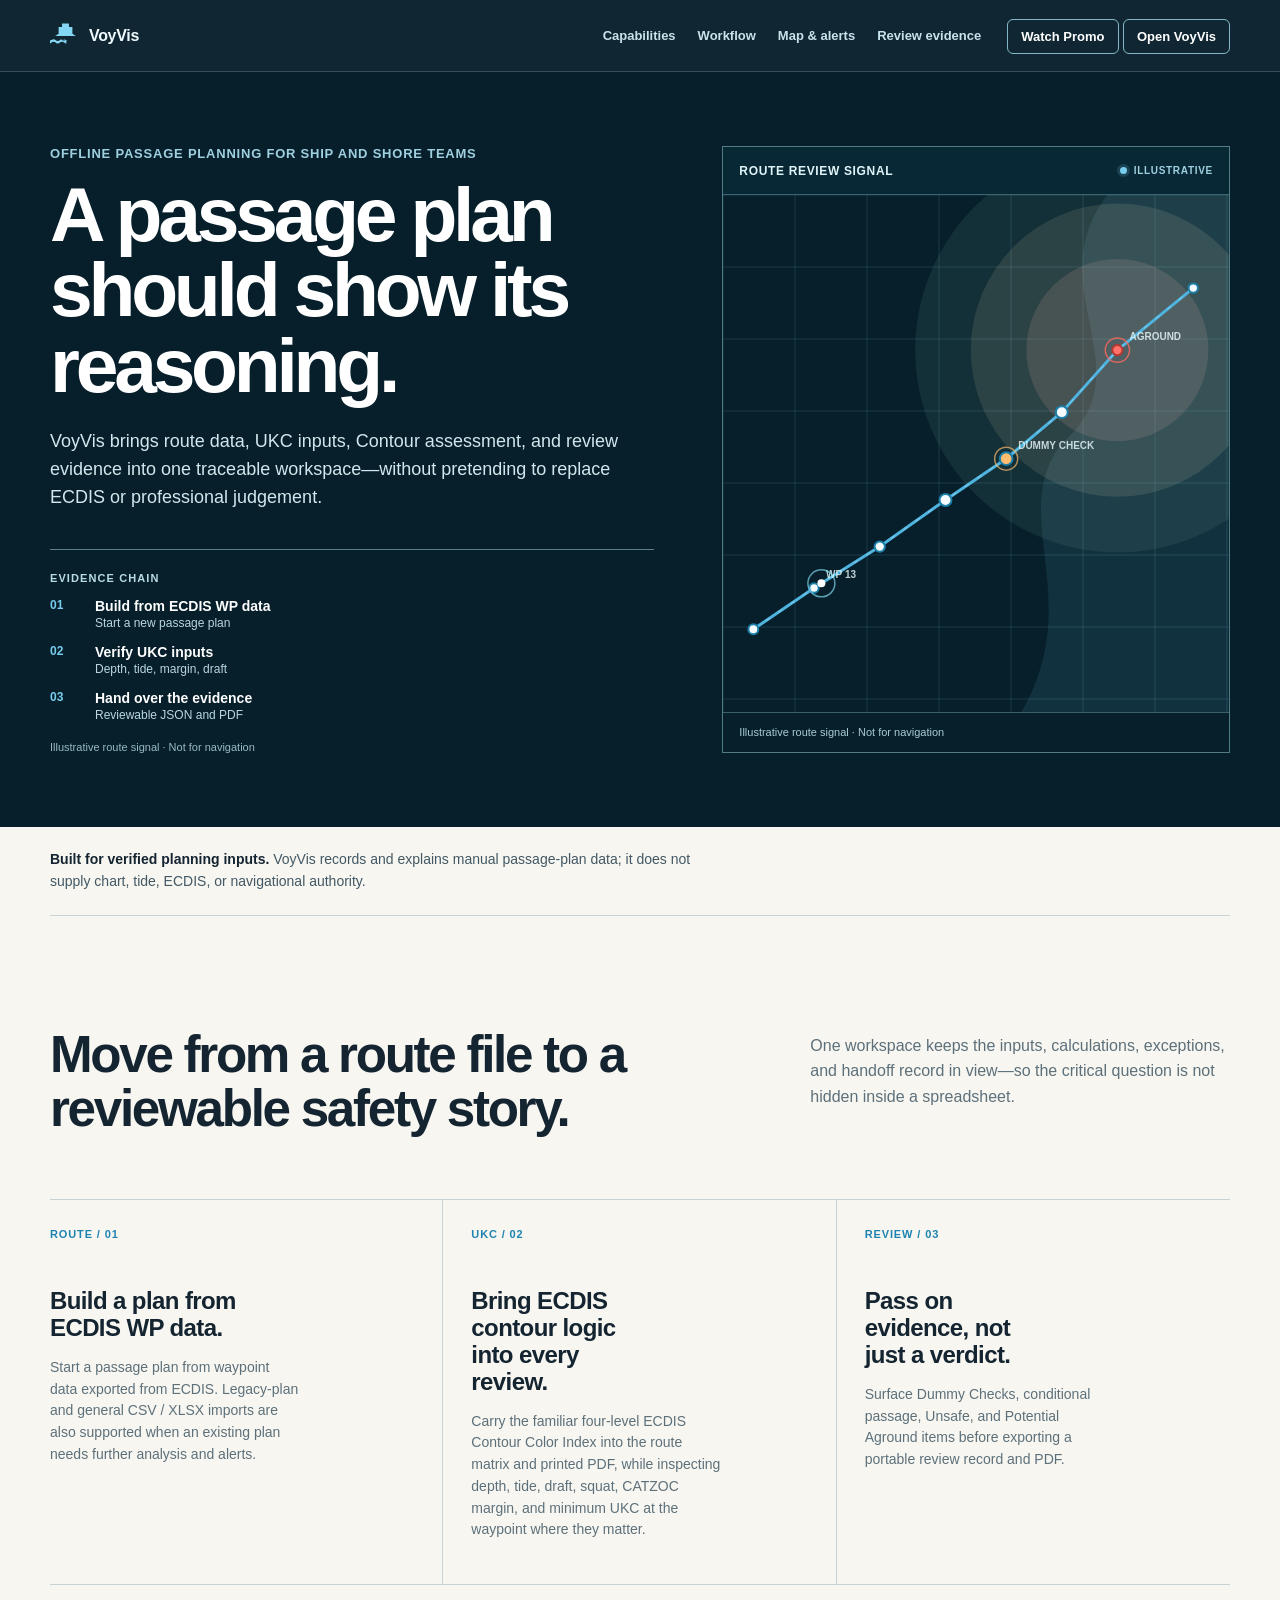
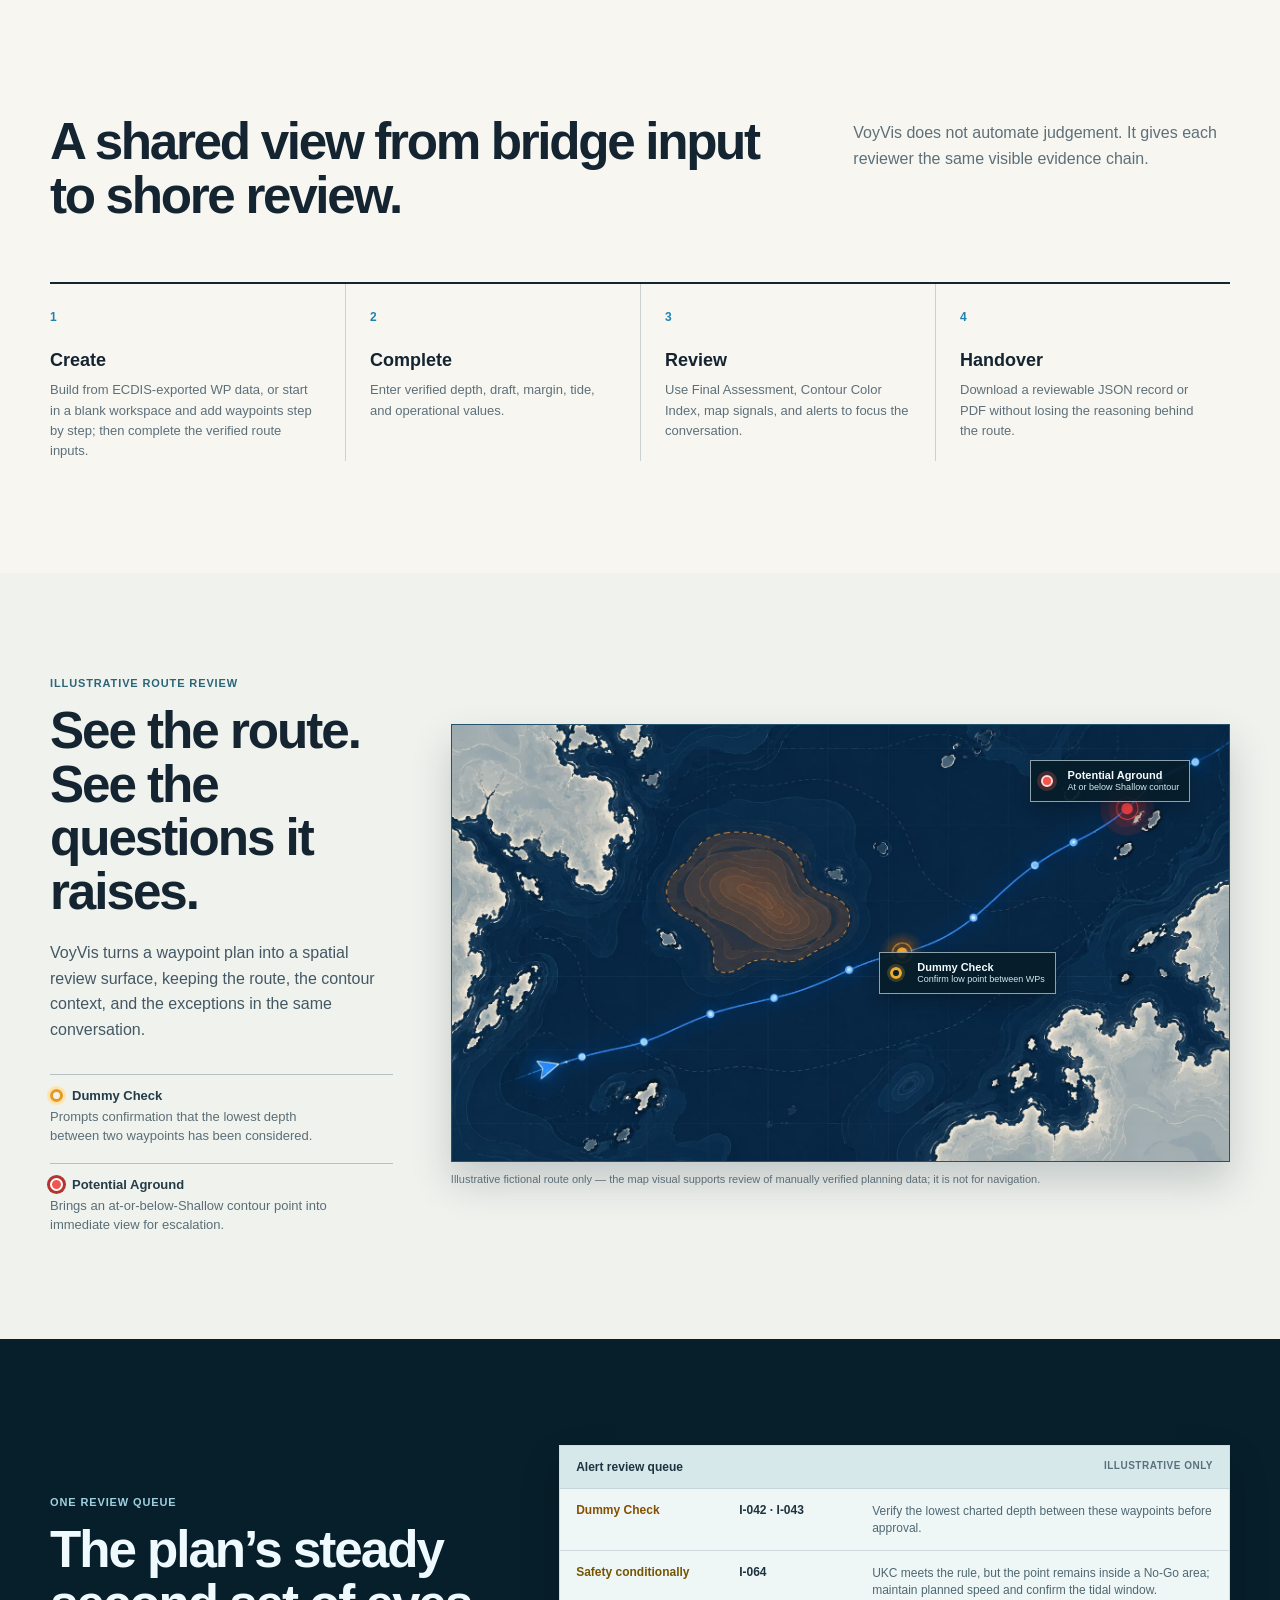
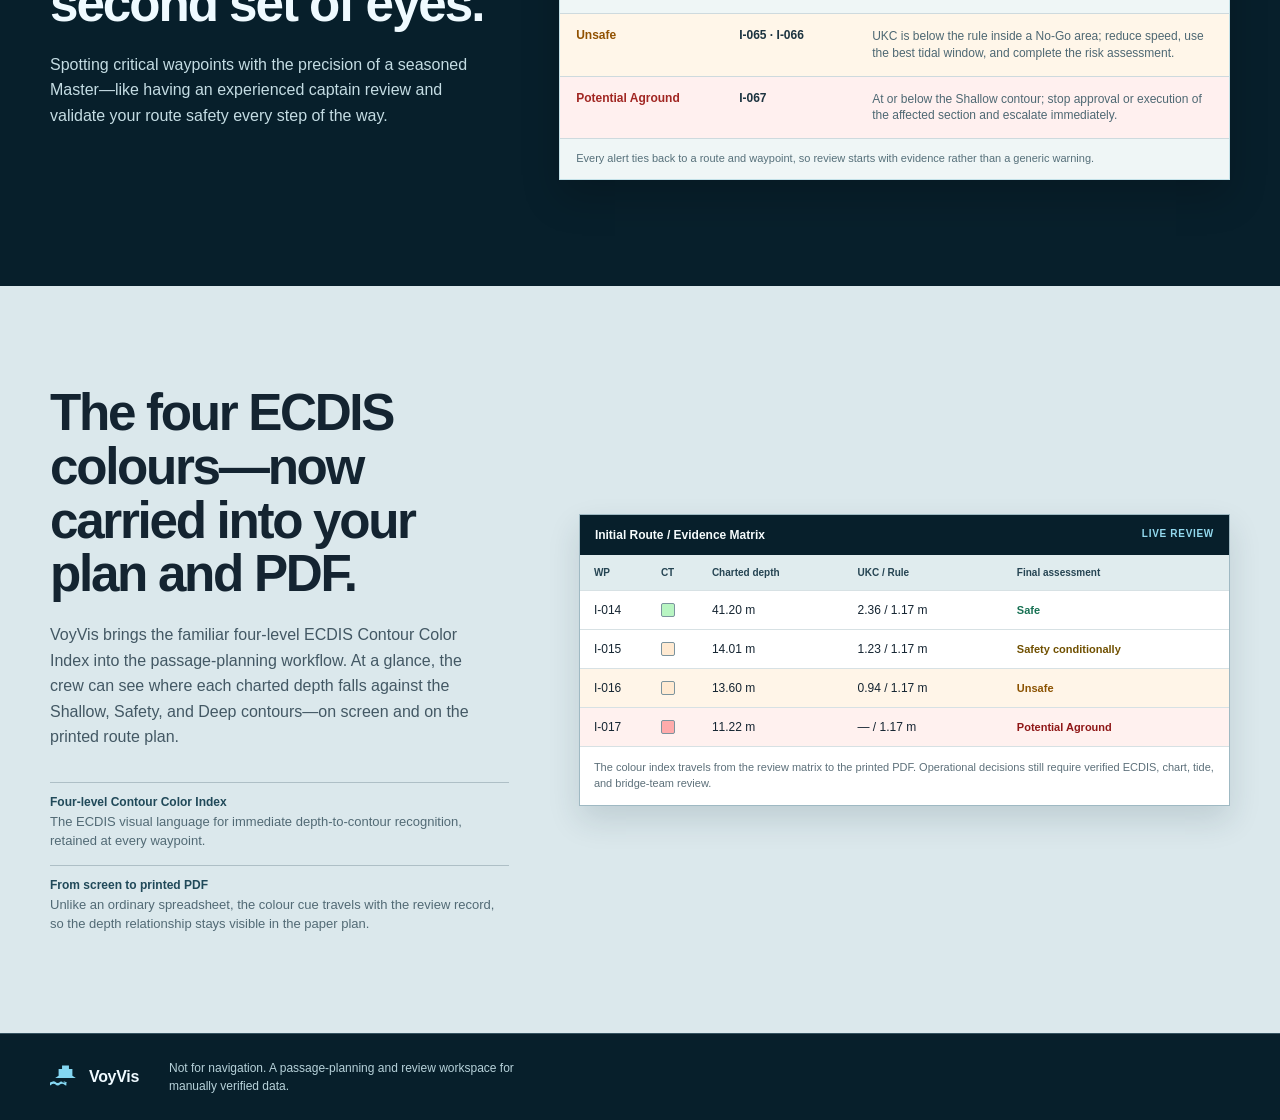
==== commit 1abddbaa: "Update index.html" ====
--- a/index.html
+++ b/index.html
@@ -20,7 +20,7 @@
     </nav>
     <div class="header-actions">
       <a class="header-action header-promo" href="voyvis-product-promo.html" target="_blank" rel="noopener" aria-label="Watch the VoyVis product promo in a new window">Watch Promo</a>
-      <a class="header-action" href="https://voyvis.netlify.app/">Open VoyVis</a>
+      <a class="header-action" href="https://voyvis.netlify.app/" target="_blank" rel="noopener noreferrer">Open VoyVis</a>
     </div>
   </header>
   <main id="main-content" tabindex="-1">
